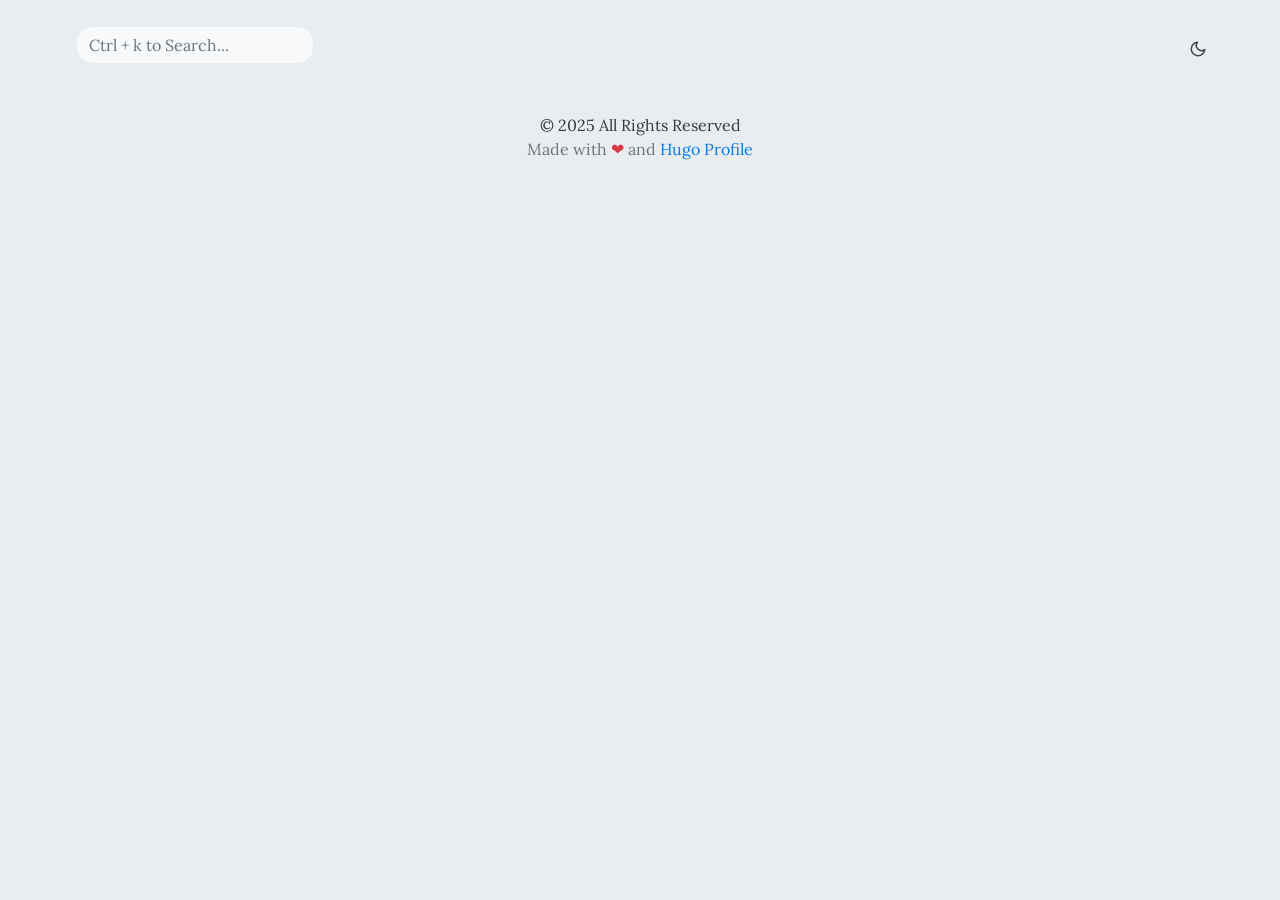
==== index.html @ a8782ee1 "deploy blog" ====
<!DOCTYPE html>
<html lang="en">

<head>
	<meta name="generator" content="Hugo 0.147.9"><meta charset="UTF-8">
<meta name="viewport" content="width=device-width, initial-scale=1.0">
<meta http-equiv="X-UA-Compatible" content="ie=edge">
<meta http-equiv="Accept-CH" content="DPR, Viewport-Width, Width">
<link rel="icon" href=/fav.png type="image/gif">


<link rel="preconnect" href="https://fonts.googleapis.com">
<link rel="preconnect" href="https://fonts.gstatic.com" crossorigin>
<link rel="preload"
      as="style"
      href="https://fonts.googleapis.com/css2?family=Alata&family=Lora:ital,wght@0,400;0,500;0,600;0,700;1,400;1,500;1,600;1,700&family=Roboto:ital,wght@0,100;0,300;0,400;0,500;0,700;0,900;1,100;1,300;1,400;1,500;1,700;1,900&display=swap"
>
<link rel="stylesheet"
      href="https://fonts.googleapis.com/css2?family=Alata&family=Lora:ital,wght@0,400;0,500;0,600;0,700;1,400;1,500;1,600;1,700&family=Roboto:ital,wght@0,100;0,300;0,400;0,500;0,700;0,900;1,100;1,300;1,400;1,500;1,700;1,900&display=swap"
      media="print" onload="this.media='all'" />
<noscript>
  <link
          href="https://fonts.googleapis.com/css2?family=Alata&family=Lora:ital,wght@0,400;0,500;0,600;0,700;1,400;1,500;1,600;1,700&family=Roboto:ital,wght@0,100;0,300;0,400;0,500;0,700;0,900;1,100;1,300;1,400;1,500;1,700;1,900&display=swap"
          rel="stylesheet">
</noscript>


<link rel="stylesheet" href="/css/font.css" media="all">



<meta property="og:url" content="https://mahdibhs.github.io/">
  <meta property="og:site_name" content="مدونة مهدي">
  <meta property="og:title" content="مدونة مهدي">
  <meta property="og:description" content="مدونة شخصية لمشاركة أفكار وتقنيات">
  <meta property="og:locale" content="en_us">
  <meta property="og:type" content="website">


  <meta name="twitter:card" content="summary">
  <meta name="twitter:title" content="مدونة مهدي">
  <meta name="twitter:description" content="مدونة شخصية لمشاركة أفكار وتقنيات">


<link rel="stylesheet" href="/bootstrap-5/css/bootstrap.min.css" media="all"><link rel="stylesheet" href="/css/header.css" media="all">
<link rel="stylesheet" href="/css/footer.css" media="all">


<link rel="stylesheet" href="/css/theme.css" media="all">

<style>
    :root {
        --text-color: #343a40;
        --text-secondary-color: #6c757d;
        --text-link-color: #007bff;
        --background-color: #eaedf0;
        --secondary-background-color: #64ffda1a;
        --primary-color: #007bff;
        --secondary-color: #f8f9fa;

         
        --text-color-dark: #e4e6eb;
        --text-secondary-color-dark: #b0b3b8;
        --text-link-color-dark: #ffffff;
        --background-color-dark: #18191a;
        --secondary-background-color-dark: #212529;
        --primary-color-dark: #ffffff;
        --secondary-color-dark: #212529;
    }
    body {
        font-size: 1rem;
        font-weight: 400;
        line-height: 1.5;
        text-align: left;
    }

    html {
        background-color: var(--background-color) !important;
    }

    body::-webkit-scrollbar {
        height: 0px;
        width: 8px;
        background-color: var(--background-color);
    }

    ::-webkit-scrollbar-track {
        border-radius: 1rem;
    }

    ::-webkit-scrollbar-thumb {
        border-radius: 1rem;
        background: #b0b0b0;
        outline: 1px solid var(--background-color);
    }

    #search-content::-webkit-scrollbar {
        width: .5em;
        height: .1em;
        background-color: var(--background-color);
    }
</style>



<meta name="description" content=مدونة&#32;شخصية&#32;لمشاركة&#32;أفكار&#32;وتقنيات>
<link rel="stylesheet" href="/css/index.css" media="all">
<link rel="stylesheet" href="/css/projects.css" media="all">


<script defer src="/fontawesome-6/all-6.4.2.js"></script>


  
  

  <title>
مدونة مهدي

  </title>
</head>

<body class="light">
  
  
<script>
    let localStorageValue = localStorage.getItem("pref-theme");
    let mediaQuery = window.matchMedia('(prefers-color-scheme: dark)').matches;

    switch (localStorageValue) {
        case "dark":
            document.body.classList.add('dark');
            break;
        case "light":
            document.body.classList.remove('dark');
            break;
        default:
            if (mediaQuery) {
                document.body.classList.add('dark');
            }
            break;
    }
</script>





<header id="profileHeader">
    <nav class="pt-3 navbar navbar-expand-lg ">
        <div class="container-fluid mx-xs-2 mx-sm-5 mx-md-5 mx-lg-5">
            
            <a class="navbar-brand primary-font text-wrap" href="/">
                
                
                
            </a>

            
                <div>
                    <input id="search" autocomplete="off" class="form-control mr-sm-2 d-none d-md-block" placeholder='Ctrl &#43; k to Search...'
                        aria-label="Search" oninput="searchOnChange(event)">
                </div>
            

            
            <button class="navbar-toggler" type="button" data-bs-toggle="collapse" data-bs-target="#navbarContent"
                aria-controls="navbarContent" aria-expanded="false" aria-label="Toggle navigation">
                <svg aria-hidden="true" height="24" viewBox="0 0 16 16" version="1.1" width="24" data-view-component="true">
                    <path fill-rule="evenodd" d="M1 2.75A.75.75 0 011.75 2h12.5a.75.75 0 110 1.5H1.75A.75.75 0 011 2.75zm0 5A.75.75 0 011.75 7h12.5a.75.75 0 110 1.5H1.75A.75.75 0 011 7.75zM1.75 12a.75.75 0 100 1.5h12.5a.75.75 0 100-1.5H1.75z"></path>
                </svg>
            </button>

            
            <div class="collapse navbar-collapse text-wrap primary-font" id="navbarContent">
                <ul class="navbar-nav ms-auto text-center">
                    
                        <li class="nav-item navbar-text d-block d-md-none">
                            <div class="nav-link">
                                <input id="search" autocomplete="off" class="form-control mr-sm-2" placeholder='Ctrl &#43; k to Search...' aria-label="Search" oninput="searchOnChange(event)">
                            </div>
                        </li>
                    

                    

                    

                    

                    

                    

                    

                    

                    
                    

                    
                    <li class="nav-item navbar-text">
                        
                        <div class="text-center">
                            <button id="theme-toggle">
                                <svg id="moon" xmlns="http://www.w3.org/2000/svg" width="24" height="24" viewBox="0 0 24 24" fill="none" stroke="currentColor" stroke-width="2" stroke-linecap="round" stroke-linejoin="round">
                                    <path d="M21 12.79A9 9 0 1 1 11.21 3 7 7 0 0 0 21 12.79z"></path>
                                </svg>
                                <svg id="sun" xmlns="http://www.w3.org/2000/svg" width="24" height="24" viewBox="0 0 24 24" fill="none" stroke="currentColor" stroke-width="2" stroke-linecap="round" stroke-linejoin="round">
                                    <circle cx="12" cy="12" r="5"></circle>
                                    <line x1="12" y1="1" x2="12" y2="3"></line>
                                    <line x1="12" y1="21" x2="12" y2="23"></line>
                                    <line x1="4.22" y1="4.22" x2="5.64" y2="5.64"></line>
                                    <line x1="18.36" y1="18.36" x2="19.78" y2="19.78"></line>
                                    <line x1="1" y1="12" x2="3" y2="12"></line>
                                    <line x1="21" y1="12" x2="23" y2="12"></line>
                                    <line x1="4.22" y1="19.78" x2="5.64" y2="18.36"></line>
                                    <line x1="18.36" y1="5.64" x2="19.78" y2="4.22"></line>
                                </svg>
                            </button>
                        </div>
                    </li>
                    

                </ul>

            </div>
        </div>
    </nav>
</header>
<div id="content">



<svg xmlns="http://www.w3.org/2000/svg" style="display: none;">
  <symbol id="check-circle-fill" viewBox="0 0 16 16">
    <path d="M16 8A8 8 0 1 1 0 8a8 8 0 0 1 16 0zm-3.97-3.03a.75.75 0 0 0-1.08.022L7.477 9.417 5.384 7.323a.75.75 0 0 0-1.06 1.06L6.97 11.03a.75.75 0 0 0 1.079-.02l3.992-4.99a.75.75 0 0 0-.01-1.05z"/>
  </symbol>
  <symbol id="info-fill" viewBox="0 0 16 16">
    <path d="M8 16A8 8 0 1 0 8 0a8 8 0 0 0 0 16zm.93-9.412-1 4.705c-.07.34.029.533.304.533.194 0 .487-.07.686-.246l-.088.416c-.287.346-.92.598-1.465.598-.703 0-1.002-.422-.808-1.319l.738-3.468c.064-.293.006-.399-.287-.47l-.451-.081.082-.381 2.29-.287zM8 5.5a1 1 0 1 1 0-2 1 1 0 0 1 0 2z"/>
  </symbol>
  <symbol id="exclamation-triangle-fill" viewBox="0 0 16 16">
    <path d="M8.982 1.566a1.13 1.13 0 0 0-1.96 0L.165 13.233c-.457.778.091 1.767.98 1.767h13.713c.889 0 1.438-.99.98-1.767L8.982 1.566zM8 5c.535 0 .954.462.9.995l-.35 3.507a.552.552 0 0 1-1.1 0L7.1 5.995A.905.905 0 0 1 8 5zm.002 6a1 1 0 1 1 0 2 1 1 0 0 1 0-2z"/>
  </symbol>
</svg>

  </div><footer>
    
 

<div class="text-center pt-2">
    

    

    

    

    
</div><div class="container py-4">
    <div class="row justify-content-center">
        <div class="col-md-4 text-center">
            
            &copy; 2025  All Rights Reserved
            <div class="text-secondary">
                Made with
                <span class="text-danger">
                    &#10084;
                </span>
                and
                <a href="https://github.com/gurusabarish/hugo-profile" target="_blank"
                    title="Designed and developed by gurusabarish">
                    Hugo Profile
                </a>
            </div>
        </div>
    </div>
</div>
</footer><script src="/bootstrap-5/js/bootstrap.bundle.min.js"></script>
<script>
    if (localStorage.getItem("pref-theme") === "dark") {
        document.body.classList.add('dark');
    } else if (localStorage.getItem("pref-theme") === "light") {
        document.body.classList.remove('dark')
    } else if (window.matchMedia && window.matchMedia('(prefers-color-scheme: dark)').matches) {
        document.body.classList.add('dark');
    }

</script>
<script>
    document.getElementById("theme-toggle").addEventListener("click", () => {
        if (document.body.className.includes("dark")) {
            document.body.classList.remove('dark');
            localStorage.setItem("pref-theme", 'light');
        } else {
            document.body.classList.add('dark');
            localStorage.setItem("pref-theme", 'dark');
        }
    })

    var tooltipTriggerList = [].slice.call(document.querySelectorAll('[data-bs-toggle="tooltip"]'))
    var tooltipList = tooltipTriggerList.map(function (tooltipTriggerEl) {
        return new bootstrap.Tooltip(tooltipTriggerEl)
    })

</script>


    <script src="/js/search.js"></script>











  <section id="search-content" class="py-2">
    <div class="container" id="search-results"></div>
  </section>
</body>

</html>
---- css/font.css ----
/* Default font for body */
body {
    font-family: "Lora", serif !important;
}

/* secondary font */
.secondary-font, #secondary-font {
    font-family: "Lora", serif;
}

/* primary font */
.primary-font, #primary-font {
    font-family: "Alata", sans-serif;
}

/* Default font */
.default-font, #default-font {
    font-family: "Roboto", sans-serif;
}
---- css/header.css ----
header {
    z-index: 10;
    position: relative;
    top: 0;
}

.showHeaderOnTop {
    box-shadow: 0px 8px 56px rgba(15, 80, 100, 0.16);
    top: 0;
    position: sticky;
}

header .navbar .navbar-nav a {
    color: var(--text-color) !important;
}

#theme-toggle {
    background-color: var(--background-color) !important;
    color: var(--text-color) !important;
}

.navbar-toggler {
    border: none;
    outline: none;
    color: var(--text-color);
}
.navbar-toggler svg {
    fill: currentColor;
    color: var(--text-color);
}
.navbar-toggler:focus {
    box-shadow: 0 0 0 .05em;
}
.navbar-text {
    font-size: 16px !important;
    opacity: 0.95;
    white-space: nowrap;
}
header .nav-link{
    transition: none !important;
}
.navbar-brand {
    color: var(--primary-color) !important;
    opacity: 0.95;
} 
.navbar .nav-link:hover {
    color: var(--primary-color) !important;
}
.nav-link.nav-link-sep:after {
    content: "|";
    color: var(--text-color) !important;
}

li > .dropdown-toggle:focus{
    color: var(--primary-color) !important;
}

.dropdown-menu {
    overflow: auto;
    /* z-index: 100; */
    background-color: var(--background-color) !important;
    border-color: var(--text-secondary-color) !important;
}

.dropdown-item:hover {
    background-color: var(--secondary-color) !important;
}

.dropdown-item:focus, .dropdown-item:active {
    background-color: var(--secondary-color) !important;
}

.dropdown-divider {
	border-top: 1px solid var(--lt-color-border-dark);
}

#search {
    border-radius: 1rem !important;
    background-color: var(--secondary-color);
    color: var(--text-color);
    border-color: var(--background-color) !important;
    transition: none;
}

#search:focus {
    box-shadow: 0 0 10px rgba(0, 0, 0, 0.2);
}
#search-content {
    -ms-scroll-chaining: none;
    scrollbar-width: none;
    display: none;
    border-radius: 1rem;
    box-shadow: 0 0 10px rgba(0,0,0,0.2);
    z-index: 9999;
    width: 10%;
    max-height: 350px;
    background-color: var(--secondary-color) !important;
    position: absolute;
    overflow: scroll;
}

#search-content::-webkit-scrollbar {
    display: none;
}

#search-results > .card {
    background-color: transparent !important;
    border: none;
    margin-bottom: 10px;
}

#search-results > .card :hover {
    border-radius: 1rem !important;
    background-color: var(--background-color) !important;
    transition: .2s;
}

#search-results .card a {
    opacity: 0.9;
    display: inline-block;
    text-decoration: none;
    color: var(--text-color) !important;
}

#search-results .card a:hover {
    color: var(--primary-color) !important;
}
---- css/footer.css ----
footer a h5 {
    color: var(--text-color) !important;
}

footer a {
  text-decoration: none;
  color: var(--text-link-color) !important;
}

footer a:hover {
  color: var(--primary-color) !important;
}

footer .card {
    background-color: var(--secondary-color) !important;
    border-radius: .75rem;
    cursor: context-menu;
    overflow: hidden;
    border: none;
}

footer .card:hover {
    transition: all 0.3s ease-out;
    box-shadow: 0px 8px 56px rgba(15, 80, 100, 0.16);
}

footer .card-text * {
    background-color: var(--secondary-color) !important;
}

footer .card-footer {
    background-color: var(--background-color) !important;
    padding: .8em .7em;
    border: 1px solid var(--secondary-color);
}

footer .card-footer a {
    color: var(--text-link-color) !important;
    border-color: var(--primary-color) !important;
    transition: none;
    background-color: var(--background-color) !important;
}

footer .card-footer a:hover {
    color: var(--primary-color) !important;
    opacity: 0.8;
}

footer .card-footer a:focus {
    box-shadow: none !important;
}

footer .card > .card-header {
    padding: 0 !important;
    border: none !important;
    background-color: var(--secondary-color) !important;
}

footer .card > .card-header .card-img-top {
    width: 100%;
    height: 250px !important;
    object-fit: cover;
    background-color: transparent !important;
}
---- css/theme.css ----
/* light mode */
.light > *{
    background-color: var(--background-color) !important;
    color: var(--text-color) !important;
}

.light > #footer-socialNetworks-github-svg-path{
    fill: none;
}

/* dark mode */
.dark {
    --background-color: var(--background-color-dark) !important;
    --secondary-background-color: var(--secondary-background-color-dark) !important;
    --text-color: var(--text-color-dark) !important;
    --text-secondary-color: var(--text-secondary-color-dark) !important;
    --text-link-color: var(--text-link-color-dark) !important;
    --primary-color: var(--primary-color-dark);
    --secondary-color: var(--secondary-color-dark);
}

.dark #footer-socialNetworks-github-svg-path{
    fill: #FFFFFF;
}

.text-secondary {
    color: var(--text-secondary-color) !important;
}

#theme-toggle:focus {
    outline: 0;
}

#theme-toggle svg {
    height: 18px;
}

button#theme-toggle {
    border: none;
    font-size: 26px;
    margin: auto 4px;
}

body.dark #moon {
    vertical-align: middle;
    display: none;
}

body:not(.dark) #sun {
    display: none;
}

body *::selection {
    color: var(--text-color) !important;
    background-color: var(--primary-color) !important;
}
---- css/index.css ----
/* Animation */
@keyframes fade-in {
    0% {
        opacity: 0;
    }
    100% {
        opacity: 1;
    }
}
@keyframes fade-bottom {
  0% {
    transform: translateY(50px);
    opacity: 0;
  }
  100% {
    transform: translateY(0);
    opacity: 1;
  }
}
@keyframes fade-left {
  0% {
    transform: translateX(-10px);
    opacity: 0;
  }
  100% {
    transform: translateX(0);
    opacity: 1;
  }
}

@keyframes fade-right {
  0% {
    transform: translateX(20px);
    opacity: 0;
  }
  100% {
    transform: translateX(0);
    opacity: 1;
  }
}

/* Header animation */
@keyframes fade-up {
  0% {
    transform: translateY(-10px);
    opacity: 0;
  }
  100% {
    transform: translateY(0);
    opacity: 1;
  }
}

header .navbar.animate {
    animation: fade-up 0.5s ease-in;
}

/* ToolTip */

.tooltip {
    line-height: 1rem;
    border-radius: .5rem !important;
}
.tooltip-inner {
    line-height: 1rem;
}
.tooltip .tooltip-arrow { 
    visibility: hidden !important;
}

/* hero */

#hero {
    min-height: 100vh;
    line-height: 2rem;
    max-width: 100%;
}
#hero .content.animate {
    animation: fade-left 1s ease-out;
}

#hero .hero-bottom-svg {
    opacity: 0.5;
    position: absolute;
    bottom: -50px;
    left: -150px;
}

#hero .subtitle {
    font-size: clamp(14px,5vw,16px);
    opacity: 0.6;
}

#hero h1 {
    font-size: clamp(40px, 8vw, 80px);
    color: var(--primary-color) !important;
}

#hero h2 {
    font-size: clamp(40px, 8vw, 60px);
    opacity: 0.5;
}

#hero p {
    margin: 20px 0px 0px;
    max-width: 640px;
    opacity: 0.8;
}

#hero .image img {
    box-shadow:0px 8px 56px rgba(15, 80, 100, 0.16);
    padding: 0;
    border: 3px solid var(--secondary-color);
    border-radius: 1rem;
}

#hero .image.animate img {
    animation: fade-in 1s ease-out;
    transition: box-shadow 0.3s;
}

#hero .image img:hover {
    cursor: pointer;
}

#hero .image.animate img:hover {
    box-shadow: 0 0 11px rgb(15 80 100 / 20%);
    filter: contrast(1.2);
    cursor: pointer;
}

#hero a.btn.social-icon {
    color: var(--primary-color) !important;
    line-height: 0%;
    border-radius: 50%;
    margin-top: 50px;
    padding: 0.7rem;
    border: 1px solid var(--primary-color);
    transition: none;
}

#hero a.btn.social-icon img {
    width: 1em;
}

#hero a.btn.social-icon:hover {
    opacity: 0.8;
}

#hero a.btn {
    margin-top: 50px;
    padding: 0.7rem 1.75rem;
    border: 1px solid var(--primary-color);
    color: var(--text-color) !important;
    border-radius: .75rem;
    transition: none;
}

#hero a.btn:focus {
    box-shadow: none;
}

#hero a.btn:hover {
    background-color: var(--secondary-color) !important;
    color: var(--text-color) !important;
    opacity: 0.9;
}

#hero a.btn.social-icon:hover {
    background-color: var(--background-color) !important;
    opacity: 0.7;
}

#hero .hero-content > a {
    display: inline-block;
    text-decoration: none;
    color: var(--text-link-color) !important;
}

#hero .hero-content > a::after {
    content: "";
    display: block;
    width: 0px;
    height: 2px;
    bottom: 0.37em;
    background-color: var(--primary-color);
    transition: all 0.25s cubic-bezier(0.645,0.045,0.355,1);
    opacity: 0.5;
}

#hero .hero-content > a:hover::after, #hero .hero-content > a:focus::after, #hero .hero-content > a:active::after {
    width: 100%;
}



/* about me */
#about h3 {
    color: var(--text-secondary-color) !important;
}

#about .image img {
    box-shadow: 0px 8px 56px rgba(15, 80, 100, 0.16);
    transition: box-shadow 0.3s;
    padding: 0;
    border: 0;
}

#about .image img:hover {
    box-shadow: 0 0 11px rgb(15 80 100 / 20%);
}

#about ul {
    display: grid;
    grid-template-columns: repeat(2, minmax(140px, 200px));
    gap: 0px 10px;
    padding: 0px;
    margin: 20px 0px 0px;
    overflow: hidden;
    list-style: none;
}

#about ul li {
    position: relative;
    margin-bottom: 10px;
    padding-left: 20px;
}

#about ul li::before {
    content: "▹";
    color: var(--primary-color);
    position: absolute;
    left: 0px;
}

#about .content {
    font-weight: 500;
    opacity: 0.9 !important;
    line-height: 1.7rem !important;
}

#about a {
    display: inline-block;
    text-decoration: none;
    color: var(--text-link-color) !important;
}

#about a::after {
    content: "";
    display: block;
    width: 0px;
    height: 2px;
    bottom: 0.37em;
    background-color: var(--primary-color);
    transition: all 0.25s cubic-bezier(0.645,0.045,0.355,1);
    opacity: 0.5;
}

#about a:hover::after, #about a:focus::after, #about a:active::after {
    width: 100%;
}

/* experience */

#experience h3 {
    color: var(--text-secondary-color) !important;
}

#experience * {
    background-color: transparent !important;
}

#experience .tab-pane > * {
    opacity: 0.9;
}

#experience .tab-pane small {
    opacity: 0.8;
}

#experience .tab-pane ul {
    padding-top: 1%;
    padding-bottom: 1%;
}

#experience .experience-container .tab-content > .tab-pane p {
    padding: 1% 0;
    margin: 0;
}

#experience .experience-container {
    background-color: var(--secondary-color) !important;
    border-radius: .75rem;
    box-shadow: 0px 8px 56px rgb(15 80 100 / 16%);
}

#experience .nav-item .nav-link {
    color: var(--text-color) !important;
    border-bottom: 2px solid transparent; 
    border-radius: 0%;
    transition: none;
    cursor: pointer;
}

#experience .nav-item .nav-link.active {
    color: var(--text-color) !important;
    border-bottom: 2px solid var(--primary-color); 
    opacity: 0.8;
}

#experience .nav-item .nav-link.active:hover { 
    transition: none !important;
}

#experience .nav-item .nav-link:hover {
    border-bottom: 2px solid var(--primary-color);
    opacity: 0.8;
}

#experience a {
    opacity: 0.9;
    display: inline-block;
    text-decoration: none;
    color: var(--text-link-color) !important;
}

#experience a::after {
    content: "";
    display: block;
    width: 0px;
    height: 2px;
    bottom: 0.37em;
    background-color: var(--primary-color);
    transition: all 0.25s cubic-bezier(0.645,0.045,0.355,1);
    opacity: 0.5;
}

#experience a:hover::after, #experience a:focus::after, #experience a:active::after {
    width: 100%;
}

#experience .experience-container .tab-content .tab-pane ul {
    overflow: hidden;
    list-style: none;
    margin-bottom: 0;
}

#experience .experience-container .tab-content .tab-pane ul li {
    position: relative;
    margin-bottom: 10px;
    padding-left: 20px;
}

#experience .experience-container .tab-content .tab-pane ul li::before {
    content: "▹";
    color: var(--primary-color);
    position: absolute;
    left: 0px;
}

#experience .experience-container .tab-content .tab-pane .featuredLink a::after {
    display: block;
    width: auto;
    height: auto;
    bottom: 0em;
    background-color: transparent;
    transition: none;
    opacity: 1;
}

#experience .experience-container .tab-content .tab-pane .featuredLink a.btn {
    border: 1px solid var(--primary-color);
    border-radius: .75rem;
    transition: none;
}

#experience .experience-container .tab-content .tab-pane .featuredLink a.btn:focus {
    box-shadow: none;
}

#experience .experience-container .tab-content .tab-pane .featuredLink a.btn:hover {
    color: var(--text-color) !important;
    opacity: 0.7;
}

/* Education */

#education .container > h3 {
    color: var(--text-secondary-color) !important;
}

#education .row .index {
    opacity: 0.8;
    padding: 13px 20px;
    line-height: 0%;
    border-radius: 50%;
    max-height: 50px;
    z-index: 2;
    background-color: var(--primary-color) !important;
    color: var(--secondary-color) !important;
    font-weight: bold;
}

#education .card * {
    background-color: var(--secondary-color) !important;
}

#education .card {
    border-radius: 1.5rem;
    box-shadow: 0px 8px 56px rgb(15 80 100 / 16%);
    border: 2px solid var(--text-secondary-color) !important;
    transition: box-shadow .2s linear,opacity .2s linear;
    transition: transform 0.2s;
}

#education .card .card-body {
    border-radius: 1.5rem;
    padding: 2rem;
}

@media all and (max-width:768px) {
    #education .card .card-body {
        padding: 2rem 1rem;
    }
}

#education .card:hover {
    transition: 0.3s;
    box-shadow: 0 4px 11px rgb(15 80 100 / 16%);
    border: 2px solid var(--primary-color) !important;
}

#education .card .card-body .education-content a {
    color: var(--text-link-color) !important;
    text-decoration: none;
    opacity: 0.9;
}

#education .card .card-body > a h6 {
    display: inline-block;
    text-decoration: none;
    color: var(--text-link-color) !important;
}

#education .card .card-body > a h6::after {
    content: "";
    display: block;
    width: 0px;
    height: 2px;
    bottom: 0.37em;
    background-color: var(--primary-color);
    transition: all 0.25s cubic-bezier(0.645,0.045,0.355,1);
    opacity: 0.5;
}

#education .card .card-body > a h6:hover::after, #education .card .card-body > a h6:focus::after, #education .card .card-body > a h6:active::after {
    width: 100%;
}

#education .card .card-body a.btn {
    opacity: 0.9;
    border: 1px solid var(--primary-color) !important;
    color: var(--text-color) !important;
    border-radius: .75rem;
    box-shadow: none;
    transition: none;
}

#education .card .card-body a.btn:hover {
    opacity: 0.8;
}

/* achievements */

#achievements a {
    text-decoration: none;
}

#achievements h3 {
    color: var(--text-secondary-color) !important;
}

#achievements .card {
    cursor: context-menu;
    background-color: var(--secondary-color) !important;
    border-radius: 1rem;
    box-shadow: 0 0 36px rgba(0,0,0,0.1);
    /* transform: translate3d(0, 0, 0); */
    transition: box-shadow .2s linear,opacity .2s linear;
    border: 2px solid transparent;
}

#achievements a.card {
    cursor: alias;
}

#achievements .card h5 {
    color: var(--text-color) !important;
    opacity: 0.9;
}

#achievements .card:hover {
    border: 2px solid var(--text-color);
    transition: .3s;
}
#achievements .card:focus {
    border: 2px solid var(--text-color);
    transition: .3s;
}

#achievements .card-text {
    background-color: var(--secondary-color) !important;
    color: var(--text-secondary-color) !important;
}

#achievements img {
    border-radius: 0.7rem;
}

/* contact */

#contact h3 {
    color: var(--text-secondary-color) !important;
}

#contact .btn {
    transition: none;
    transition: opacity 0.3s;
    border-radius: .5rem !important;
    border-color: var(--primary-color) !important;
    background-color: var(--secondary-color) !important;
    color: var(--text-color) !important;
}

#contact .btn:hover {
    opacity: .7;
}

#contact .btn:focus {
    box-shadow: none !important;
}

#contact form .form-control {
    background-color: var(--secondary-color);
    color: var(--text-color);
    border-radius: .7rem;
    border: 1px solid var(--text-secondary-color);
    box-shadow: 0px 8px 56px rgb(15 80 100 / 5%);
}

#contact-form-status {
    position: fixed;
    bottom: 10px;
    right: 10px;
    z-index: 1;
    transform: translate3d(0, 0, 0);
}

#contact-form-status svg {
    height: 18px;
    width: 18px;
}

#contact-form-status button {
    border-radius: 50%;
    border: none;
    background-color: white;
    padding: 0.5rem;
    margin-left: 0.5rem;
    box-shadow: 0px 8px 56px rgb(15 80 100 / 5%);
    font-size: .6rem !important;
}

#contact-form-status .alert {
    border-radius: 0.5rem;
    box-shadow: 0px 8px 56px rgb(15 80 100 / 5%);
    padding: .5rem 1rem;
}
---- css/projects.css ----
/* projects */

#projects h3 {
    color: var(--text-secondary-color) !important;
}

#projects a {
    text-decoration: none;
    color: var(--text-link-color) !important;
}

#projects .badge {
    background-color: var(--background-color) !important;
    color: var(--text-color) !important;
    margin: 0 1%;
}

#projects .card {
    background-color: var(--secondary-color) !important;
    box-shadow: 0px 8px 56px rgb(15 80 100 / 16%);
    min-height: 400px;
    overflow: hidden;
    border-radius: 1rem;
    border: none !important;
}

#projects .card:hover {
    box-shadow: 0 0 11px rgb(15 80 100 / 20%);
    transition: transform 0.3s;
    transform: translateY(-7px);
}

#projects .card .card-head {
    -o-object-fit: cover;
    object-fit: cover;
    overflow: hidden;
    border-top-left-radius: 1rem;
    border-top-right-radius: 1rem;
    border: none !important;
}

#projects .card .card-footer {
    border-bottom-left-radius: 1rem;
    border-bottom-right-radius: 1rem;
}

#projects .card:hover .card-img-top {
    transform: scale(1.2);
    transition: all 0.3s ease-out;
}

#projects .card-img-top {
    transition: transform 0.3s;
}

#projects .float-end .btn {
    transition: none;
    border-radius: .5rem !important;
    border-color: var(--primary-color) !important;
}

#projects .float-end .btn:focus {
    box-shadow: none !important;
}
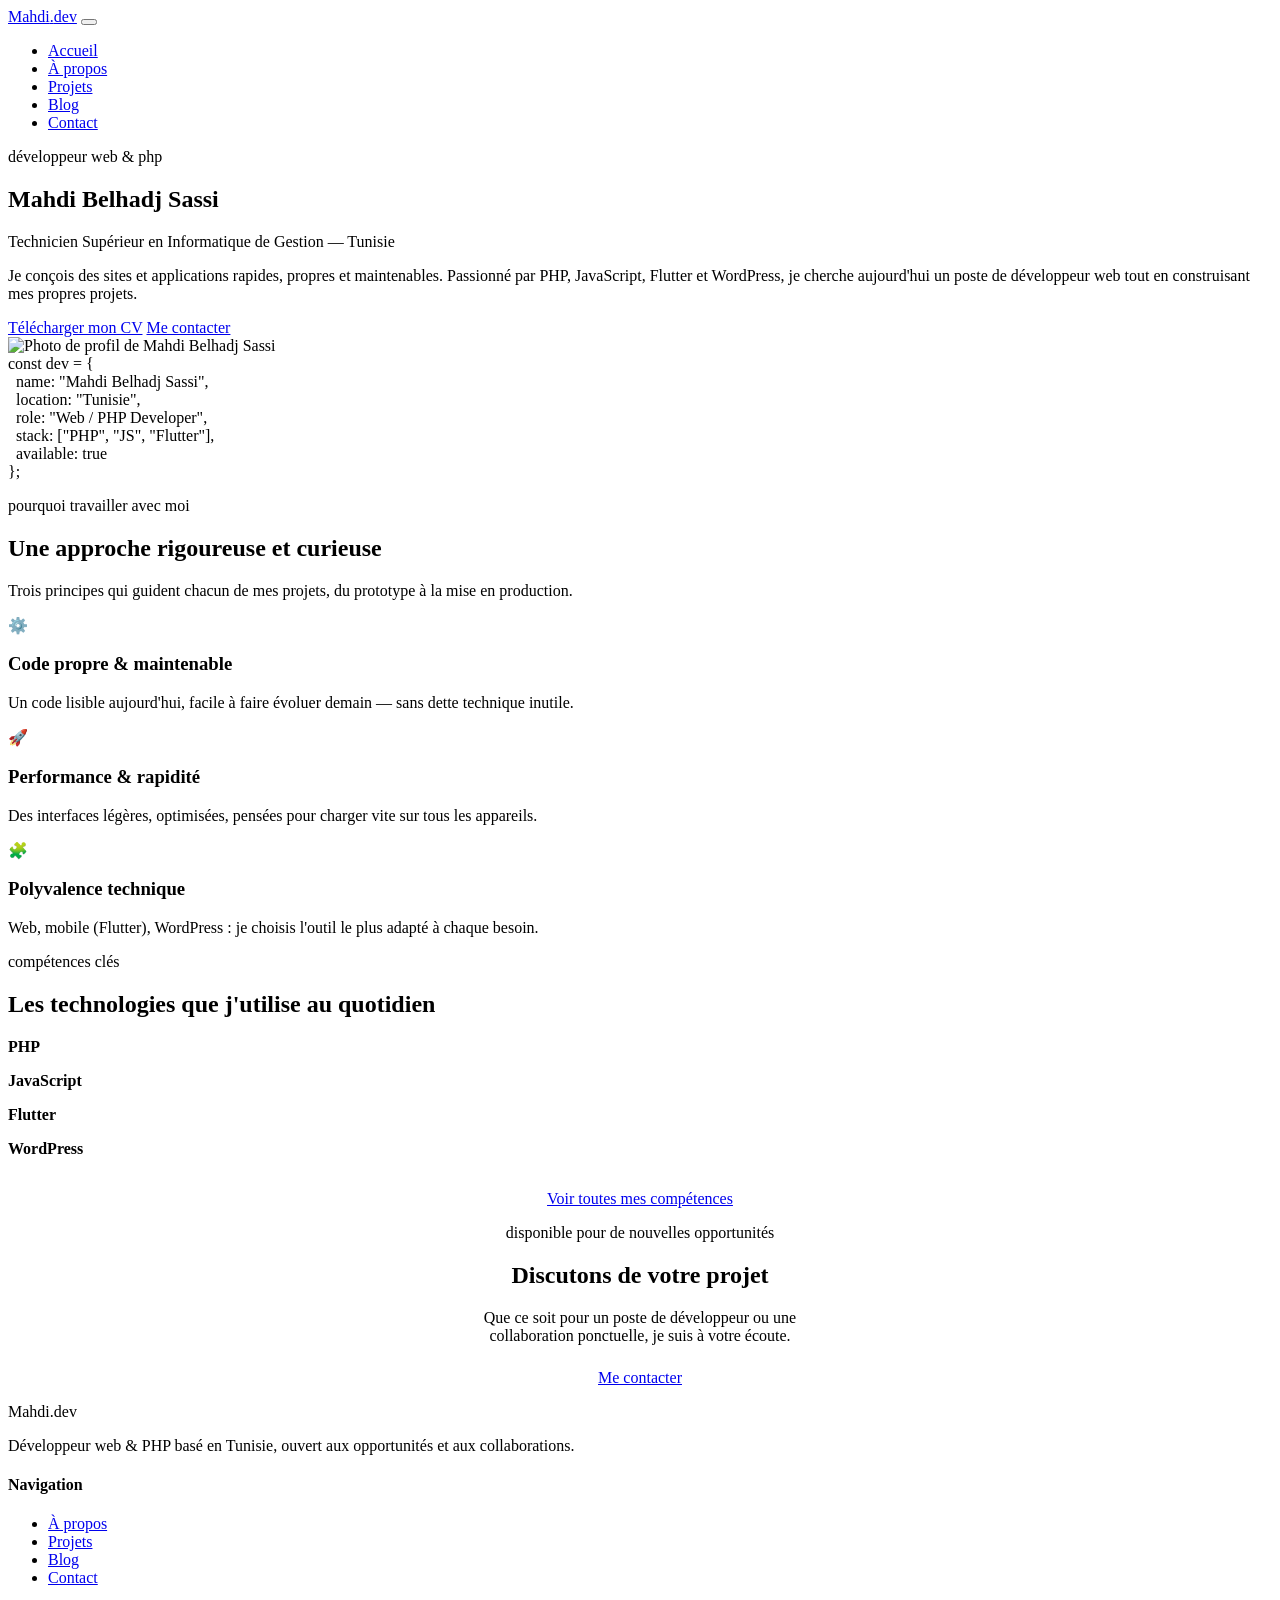
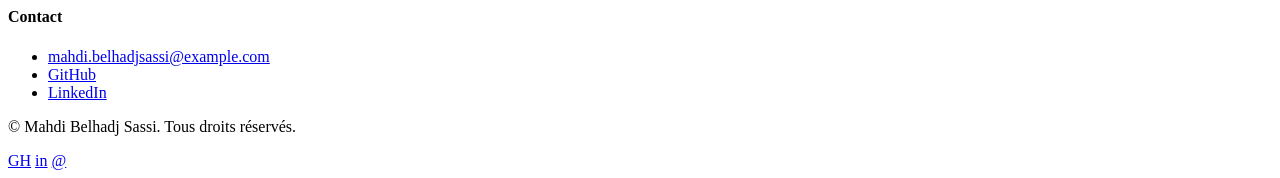
==== commit 7a2019d3: "Add files via upload" ====
--- a/index.html
+++ b/index.html
@@ -1,328 +1,196 @@
 <!DOCTYPE html>
-<html lang="en">
+<html lang="fr">
+<head>
+  <meta charset="UTF-8">
+  <meta name="viewport" content="width=device-width, initial-scale=1.0">
+  <title>Mahdi Belhadj Sassi — Développeur Web &amp; PHP</title>
+  <meta name="description" content="Portfolio de Mahdi Belhadj Sassi, Technicien Supérieur en Informatique de Gestion basé en Tunisie, spécialisé en développement web, PHP, JavaScript, Flutter et WordPress.">
+  <meta name="author" content="Mahdi Belhadj Sassi">
 
-<head>
-	<meta name="generator" content="Hugo 0.147.9"><meta charset="UTF-8">
-<meta name="viewport" content="width=device-width, initial-scale=1.0">
-<meta http-equiv="X-UA-Compatible" content="ie=edge">
-<meta http-equiv="Accept-CH" content="DPR, Viewport-Width, Width">
-<link rel="icon" href=/fav.png type="image/gif">
+  <!-- Open Graph -->
+  <meta property="og:type" content="website">
+  <meta property="og:title" content="Mahdi Belhadj Sassi — Développeur Web & PHP">
+  <meta property="og:description" content="Portfolio professionnel : développement web, PHP, JavaScript, Flutter, WordPress.">
+  <meta property="og:image" content="assets/images/avatar.svg">
+  <meta property="og:url" content="https://mahdibelhadjsassi.github.io/">
+  <meta property="og:locale" content="fr_FR">
 
+  <!-- Twitter Cards -->
+  <meta name="twitter:card" content="summary_large_image">
+  <meta name="twitter:title" content="Mahdi Belhadj Sassi — Développeur Web & PHP">
+  <meta name="twitter:description" content="Portfolio professionnel : développement web, PHP, JavaScript, Flutter, WordPress.">
+  <meta name="twitter:image" content="assets/images/avatar.svg">
 
-<link rel="preconnect" href="https://fonts.googleapis.com">
-<link rel="preconnect" href="https://fonts.gstatic.com" crossorigin>
-<link rel="preload"
-      as="style"
-      href="https://fonts.googleapis.com/css2?family=Alata&family=Lora:ital,wght@0,400;0,500;0,600;0,700;1,400;1,500;1,600;1,700&family=Roboto:ital,wght@0,100;0,300;0,400;0,500;0,700;0,900;1,100;1,300;1,400;1,500;1,700;1,900&display=swap"
->
-<link rel="stylesheet"
-      href="https://fonts.googleapis.com/css2?family=Alata&family=Lora:ital,wght@0,400;0,500;0,600;0,700;1,400;1,500;1,600;1,700&family=Roboto:ital,wght@0,100;0,300;0,400;0,500;0,700;0,900;1,100;1,300;1,400;1,500;1,700;1,900&display=swap"
-      media="print" onload="this.media='all'" />
-<noscript>
-  <link
-          href="https://fonts.googleapis.com/css2?family=Alata&family=Lora:ital,wght@0,400;0,500;0,600;0,700;1,400;1,500;1,600;1,700&family=Roboto:ital,wght@0,100;0,300;0,400;0,500;0,700;0,900;1,100;1,300;1,400;1,500;1,700;1,900&display=swap"
-          rel="stylesheet">
-</noscript>
+  <link rel="icon" type="image/svg+xml" href="assets/images/favicon.svg">
+  <link rel="canonical" href="https://mahdibelhadjsassi.github.io/">
 
+  <link rel="preconnect" href="https://fonts.googleapis.com">
+  <link rel="preconnect" href="https://fonts.gstatic.com" crossorigin>
+  <link href="https://fonts.googleapis.com/css2?family=Space+Grotesk:wght@500;700&family=Inter:wght@400;500;600&family=JetBrains+Mono:wght@400;500;700&display=swap" rel="stylesheet">
 
-<link rel="stylesheet" href="/css/font.css" media="all">
+  <link rel="stylesheet" href="assets/css/style.css">
+</head>
+<body>
 
+  <!-- ===================== HEADER ===================== -->
+  <header class="site-header">
+    <nav class="nav container" aria-label="Navigation principale">
+      <a href="index.html" class="brand">Mahdi<span class="dot">.</span>dev</a>
+      <button class="nav-toggle" aria-label="Ouvrir le menu" aria-expanded="false">
+        <span></span><span></span><span></span>
+      </button>
+      <ul class="nav-links">
+        <li><a href="index.html" aria-current="page">Accueil</a></li>
+        <li><a href="about.html">À propos</a></li>
+        <li><a href="projects.html">Projets</a></li>
+        <li><a href="blog.html">Blog</a></li>
+        <li><a href="contact.html">Contact</a></li>
+      </ul>
+    </nav>
+  </header>
 
+  <main>
+    <!-- ===================== HERO ===================== -->
+    <section class="hero">
+      <div class="container">
+        <div class="hero-content reveal">
+          <p class="eyebrow">développeur web &amp; php</p>
+          <h1 class="hero-name">Mahdi Belhadj&nbsp;Sassi</h1>
+          <p class="hero-role">Technicien Supérieur en Informatique de Gestion — Tunisie</p>
+          <p class="hero-text">
+            Je conçois des sites et applications rapides, propres et maintenables.
+            Passionné par PHP, JavaScript, Flutter et WordPress, je cherche aujourd'hui
+            un poste de développeur web tout en construisant mes propres projets.
+          </p>
+          <div class="hero-cta">
+            <a href="assets/cv/CV-Mahdi-Belhadj-Sassi.pdf" class="btn btn-primary" download>Télécharger mon CV</a>
+            <a href="contact.html" class="btn btn-outline">Me contacter</a>
+          </div>
+        </div>
 
-<meta property="og:url" content="https://mahdibhs.github.io/">
-  <meta property="og:site_name" content="مدونة مهدي">
-  <meta property="og:title" content="مدونة مهدي">
-  <meta property="og:description" content="مدونة شخصية لمشاركة أفكار وتقنيات">
-  <meta property="og:locale" content="en_us">
-  <meta property="og:type" content="website">
+        <div class="hero-visual reveal reveal-delay-1">
+          <div class="avatar-frame">
+            <img src="assets/images/avatar.svg" alt="Photo de profil de Mahdi Belhadj Sassi">
+          </div>
 
+          <!-- Élément signature : mini terminal affichant le profil -->
+          <div class="terminal" aria-hidden="true">
+            <div class="terminal-bar"><span></span><span></span><span></span></div>
+            <div class="terminal-body">
+              <div class="line" style="animation-delay:.1s">
+                <span class="c">const</span> <span class="k">dev</span> = {
+              </div>
+              <div class="line" style="animation-delay:.3s">&nbsp;&nbsp;name: <span class="s">"Mahdi Belhadj Sassi"</span>,</div>
+              <div class="line" style="animation-delay:.5s">&nbsp;&nbsp;location: <span class="s">"Tunisie"</span>,</div>
+              <div class="line" style="animation-delay:.7s">&nbsp;&nbsp;role: <span class="s">"Web / PHP Developer"</span>,</div>
+              <div class="line" style="animation-delay:.9s">&nbsp;&nbsp;stack: [<span class="s">"PHP"</span>, <span class="s">"JS"</span>, <span class="s">"Flutter"</span>],</div>
+              <div class="line" style="animation-delay:1.1s">&nbsp;&nbsp;available: <span class="k">true</span></div>
+              <div class="line" style="animation-delay:1.3s">};<span class="cursor"></span></div>
+            </div>
+          </div>
+        </div>
+      </div>
+    </section>
 
-  <meta name="twitter:card" content="summary">
-  <meta name="twitter:title" content="مدونة مهدي">
-  <meta name="twitter:description" content="مدونة شخصية لمشاركة أفكار وتقنيات">
+    <!-- ===================== POINTS FORTS ===================== -->
+    <section class="section section-alt">
+      <div class="container">
+        <div class="section-head reveal">
+          <p class="eyebrow">pourquoi travailler avec moi</p>
+          <h2>Une approche rigoureuse et curieuse</h2>
+          <p>Trois principes qui guident chacun de mes projets, du prototype à la mise en production.</p>
+        </div>
+        <div class="highlights">
+          <div class="highlight-card reveal">
+            <div class="icon">⚙️</div>
+            <h3>Code propre &amp; maintenable</h3>
+            <p>Un code lisible aujourd'hui, facile à faire évoluer demain — sans dette technique inutile.</p>
+          </div>
+          <div class="highlight-card reveal reveal-delay-1">
+            <div class="icon">🚀</div>
+            <h3>Performance &amp; rapidité</h3>
+            <p>Des interfaces légères, optimisées, pensées pour charger vite sur tous les appareils.</p>
+          </div>
+          <div class="highlight-card reveal reveal-delay-2">
+            <div class="icon">🧩</div>
+            <h3>Polyvalence technique</h3>
+            <p>Web, mobile (Flutter), WordPress : je choisis l'outil le plus adapté à chaque besoin.</p>
+          </div>
+        </div>
+      </div>
+    </section>
 
+    <!-- ===================== APERÇU COMPÉTENCES ===================== -->
+    <section class="section">
+      <div class="container">
+        <div class="section-head reveal">
+          <p class="eyebrow">compétences clés</p>
+          <h2>Les technologies que j'utilise au quotidien</h2>
+        </div>
+        <div class="highlights" style="grid-template-columns: repeat(4, 1fr);">
+          <div class="highlight-card reveal"><h3 style="font-family:var(--font-mono);font-size:1rem;">PHP</h3></div>
+          <div class="highlight-card reveal reveal-delay-1"><h3 style="font-family:var(--font-mono);font-size:1rem;">JavaScript</h3></div>
+          <div class="highlight-card reveal reveal-delay-2"><h3 style="font-family:var(--font-mono);font-size:1rem;">Flutter</h3></div>
+          <div class="highlight-card reveal reveal-delay-3"><h3 style="font-family:var(--font-mono);font-size:1rem;">WordPress</h3></div>
+        </div>
+        <p class="reveal" style="text-align:center; margin-top:2rem;">
+          <a href="about.html#skills" class="btn btn-outline">Voir toutes mes compétences</a>
+        </p>
+      </div>
+    </section>
 
-<link rel="stylesheet" href="/bootstrap-5/css/bootstrap.min.css" media="all"><link rel="stylesheet" href="/css/header.css" media="all">
-<link rel="stylesheet" href="/css/footer.css" media="all">
+    <!-- ===================== CTA FINAL ===================== -->
+    <section class="section section-alt">
+      <div class="container" style="text-align:center;">
+        <div class="reveal">
+          <p class="eyebrow" style="justify-content:center;">disponible pour de nouvelles opportunités</p>
+          <h2>Discutons de votre projet</h2>
+          <p style="color:var(--color-muted); max-width:50ch; margin:0 auto 1.5rem;">
+            Que ce soit pour un poste de développeur ou une collaboration ponctuelle, je suis à votre écoute.
+          </p>
+          <a href="contact.html" class="btn btn-primary">Me contacter</a>
+        </div>
+      </div>
+    </section>
+  </main>
 
+  <!-- ===================== FOOTER ===================== -->
+  <footer class="site-footer">
+    <div class="container">
+      <div class="footer-grid">
+        <div>
+          <p class="footer-brand">Mahdi.dev</p>
+          <p>Développeur web &amp; PHP basé en Tunisie, ouvert aux opportunités et aux collaborations.</p>
+        </div>
+        <div>
+          <h4>Navigation</h4>
+          <ul>
+            <li><a href="about.html">À propos</a></li>
+            <li><a href="projects.html">Projets</a></li>
+            <li><a href="blog.html">Blog</a></li>
+            <li><a href="contact.html">Contact</a></li>
+          </ul>
+        </div>
+        <div>
+          <h4>Contact</h4>
+          <ul>
+            <li><a href="mailto:mahdi.belhadjsassi@example.com">mahdi.belhadjsassi@example.com</a></li>
+            <li><a href="https://github.com/" target="_blank" rel="noopener">GitHub</a></li>
+            <li><a href="https://www.linkedin.com/" target="_blank" rel="noopener">LinkedIn</a></li>
+          </ul>
+        </div>
+      </div>
+      <div class="footer-bottom">
+        <p>&copy; <span id="year"></span> Mahdi Belhadj Sassi. Tous droits réservés.</p>
+        <div class="social-row">
+          <a href="https://github.com/" target="_blank" rel="noopener" aria-label="GitHub">GH</a>
+          <a href="https://www.linkedin.com/" target="_blank" rel="noopener" aria-label="LinkedIn">in</a>
+          <a href="mailto:mahdi.belhadjsassi@example.com" aria-label="Email">@</a>
+        </div>
+      </div>
+    </div>
+  </footer>
 
-<link rel="stylesheet" href="/css/theme.css" media="all">
-
-<style>
-    :root {
-        --text-color: #343a40;
-        --text-secondary-color: #6c757d;
-        --text-link-color: #007bff;
-        --background-color: #eaedf0;
-        --secondary-background-color: #64ffda1a;
-        --primary-color: #007bff;
-        --secondary-color: #f8f9fa;
-
-         
-        --text-color-dark: #e4e6eb;
-        --text-secondary-color-dark: #b0b3b8;
-        --text-link-color-dark: #ffffff;
-        --background-color-dark: #18191a;
-        --secondary-background-color-dark: #212529;
-        --primary-color-dark: #ffffff;
-        --secondary-color-dark: #212529;
-    }
-    body {
-        font-size: 1rem;
-        font-weight: 400;
-        line-height: 1.5;
-        text-align: left;
-    }
-
-    html {
-        background-color: var(--background-color) !important;
-    }
-
-    body::-webkit-scrollbar {
-        height: 0px;
-        width: 8px;
-        background-color: var(--background-color);
-    }
-
-    ::-webkit-scrollbar-track {
-        border-radius: 1rem;
-    }
-
-    ::-webkit-scrollbar-thumb {
-        border-radius: 1rem;
-        background: #b0b0b0;
-        outline: 1px solid var(--background-color);
-    }
-
-    #search-content::-webkit-scrollbar {
-        width: .5em;
-        height: .1em;
-        background-color: var(--background-color);
-    }
-</style>
-
-
-
-<meta name="description" content=مدونة&#32;شخصية&#32;لمشاركة&#32;أفكار&#32;وتقنيات>
-<link rel="stylesheet" href="/css/index.css" media="all">
-<link rel="stylesheet" href="/css/projects.css" media="all">
-
-
-<script defer src="/fontawesome-6/all-6.4.2.js"></script>
-
-
-  
-  
-
-  <title>
-مدونة مهدي
-
-  </title>
-</head>
-
-<body class="light">
-  
-  
-<script>
-    let localStorageValue = localStorage.getItem("pref-theme");
-    let mediaQuery = window.matchMedia('(prefers-color-scheme: dark)').matches;
-
-    switch (localStorageValue) {
-        case "dark":
-            document.body.classList.add('dark');
-            break;
-        case "light":
-            document.body.classList.remove('dark');
-            break;
-        default:
-            if (mediaQuery) {
-                document.body.classList.add('dark');
-            }
-            break;
-    }
-</script>
-
-
-
-
-
-<header id="profileHeader">
-    <nav class="pt-3 navbar navbar-expand-lg ">
-        <div class="container-fluid mx-xs-2 mx-sm-5 mx-md-5 mx-lg-5">
-            
-            <a class="navbar-brand primary-font text-wrap" href="/">
-                
-                
-                
-            </a>
-
-            
-                <div>
-                    <input id="search" autocomplete="off" class="form-control mr-sm-2 d-none d-md-block" placeholder='Ctrl &#43; k to Search...'
-                        aria-label="Search" oninput="searchOnChange(event)">
-                </div>
-            
-
-            
-            <button class="navbar-toggler" type="button" data-bs-toggle="collapse" data-bs-target="#navbarContent"
-                aria-controls="navbarContent" aria-expanded="false" aria-label="Toggle navigation">
-                <svg aria-hidden="true" height="24" viewBox="0 0 16 16" version="1.1" width="24" data-view-component="true">
-                    <path fill-rule="evenodd" d="M1 2.75A.75.75 0 011.75 2h12.5a.75.75 0 110 1.5H1.75A.75.75 0 011 2.75zm0 5A.75.75 0 011.75 7h12.5a.75.75 0 110 1.5H1.75A.75.75 0 011 7.75zM1.75 12a.75.75 0 100 1.5h12.5a.75.75 0 100-1.5H1.75z"></path>
-                </svg>
-            </button>
-
-            
-            <div class="collapse navbar-collapse text-wrap primary-font" id="navbarContent">
-                <ul class="navbar-nav ms-auto text-center">
-                    
-                        <li class="nav-item navbar-text d-block d-md-none">
-                            <div class="nav-link">
-                                <input id="search" autocomplete="off" class="form-control mr-sm-2" placeholder='Ctrl &#43; k to Search...' aria-label="Search" oninput="searchOnChange(event)">
-                            </div>
-                        </li>
-                    
-
-                    
-
-                    
-
-                    
-
-                    
-
-                    
-
-                    
-
-                    
-
-                    
-                    
-
-                    
-                    <li class="nav-item navbar-text">
-                        
-                        <div class="text-center">
-                            <button id="theme-toggle">
-                                <svg id="moon" xmlns="http://www.w3.org/2000/svg" width="24" height="24" viewBox="0 0 24 24" fill="none" stroke="currentColor" stroke-width="2" stroke-linecap="round" stroke-linejoin="round">
-                                    <path d="M21 12.79A9 9 0 1 1 11.21 3 7 7 0 0 0 21 12.79z"></path>
-                                </svg>
-                                <svg id="sun" xmlns="http://www.w3.org/2000/svg" width="24" height="24" viewBox="0 0 24 24" fill="none" stroke="currentColor" stroke-width="2" stroke-linecap="round" stroke-linejoin="round">
-                                    <circle cx="12" cy="12" r="5"></circle>
-                                    <line x1="12" y1="1" x2="12" y2="3"></line>
-                                    <line x1="12" y1="21" x2="12" y2="23"></line>
-                                    <line x1="4.22" y1="4.22" x2="5.64" y2="5.64"></line>
-                                    <line x1="18.36" y1="18.36" x2="19.78" y2="19.78"></line>
-                                    <line x1="1" y1="12" x2="3" y2="12"></line>
-                                    <line x1="21" y1="12" x2="23" y2="12"></line>
-                                    <line x1="4.22" y1="19.78" x2="5.64" y2="18.36"></line>
-                                    <line x1="18.36" y1="5.64" x2="19.78" y2="4.22"></line>
-                                </svg>
-                            </button>
-                        </div>
-                    </li>
-                    
-
-                </ul>
-
-            </div>
-        </div>
-    </nav>
-</header>
-<div id="content">
-
-
-
-<svg xmlns="http://www.w3.org/2000/svg" style="display: none;">
-  <symbol id="check-circle-fill" viewBox="0 0 16 16">
-    <path d="M16 8A8 8 0 1 1 0 8a8 8 0 0 1 16 0zm-3.97-3.03a.75.75 0 0 0-1.08.022L7.477 9.417 5.384 7.323a.75.75 0 0 0-1.06 1.06L6.97 11.03a.75.75 0 0 0 1.079-.02l3.992-4.99a.75.75 0 0 0-.01-1.05z"/>
-  </symbol>
-  <symbol id="info-fill" viewBox="0 0 16 16">
-    <path d="M8 16A8 8 0 1 0 8 0a8 8 0 0 0 0 16zm.93-9.412-1 4.705c-.07.34.029.533.304.533.194 0 .487-.07.686-.246l-.088.416c-.287.346-.92.598-1.465.598-.703 0-1.002-.422-.808-1.319l.738-3.468c.064-.293.006-.399-.287-.47l-.451-.081.082-.381 2.29-.287zM8 5.5a1 1 0 1 1 0-2 1 1 0 0 1 0 2z"/>
-  </symbol>
-  <symbol id="exclamation-triangle-fill" viewBox="0 0 16 16">
-    <path d="M8.982 1.566a1.13 1.13 0 0 0-1.96 0L.165 13.233c-.457.778.091 1.767.98 1.767h13.713c.889 0 1.438-.99.98-1.767L8.982 1.566zM8 5c.535 0 .954.462.9.995l-.35 3.507a.552.552 0 0 1-1.1 0L7.1 5.995A.905.905 0 0 1 8 5zm.002 6a1 1 0 1 1 0 2 1 1 0 0 1 0-2z"/>
-  </symbol>
-</svg>
-
-  </div><footer>
-    
- 
-
-<div class="text-center pt-2">
-    
-
-    
-
-    
-
-    
-
-    
-</div><div class="container py-4">
-    <div class="row justify-content-center">
-        <div class="col-md-4 text-center">
-            
-            &copy; 2025  All Rights Reserved
-            <div class="text-secondary">
-                Made with
-                <span class="text-danger">
-                    &#10084;
-                </span>
-                and
-                <a href="https://github.com/gurusabarish/hugo-profile" target="_blank"
-                    title="Designed and developed by gurusabarish">
-                    Hugo Profile
-                </a>
-            </div>
-        </div>
-    </div>
-</div>
-</footer><script src="/bootstrap-5/js/bootstrap.bundle.min.js"></script>
-<script>
-    if (localStorage.getItem("pref-theme") === "dark") {
-        document.body.classList.add('dark');
-    } else if (localStorage.getItem("pref-theme") === "light") {
-        document.body.classList.remove('dark')
-    } else if (window.matchMedia && window.matchMedia('(prefers-color-scheme: dark)').matches) {
-        document.body.classList.add('dark');
-    }
-
-</script>
-<script>
-    document.getElementById("theme-toggle").addEventListener("click", () => {
-        if (document.body.className.includes("dark")) {
-            document.body.classList.remove('dark');
-            localStorage.setItem("pref-theme", 'light');
-        } else {
-            document.body.classList.add('dark');
-            localStorage.setItem("pref-theme", 'dark');
-        }
-    })
-
-    var tooltipTriggerList = [].slice.call(document.querySelectorAll('[data-bs-toggle="tooltip"]'))
-    var tooltipList = tooltipTriggerList.map(function (tooltipTriggerEl) {
-        return new bootstrap.Tooltip(tooltipTriggerEl)
-    })
-
-</script>
-
-
-    <script src="/js/search.js"></script>
-
-
-
-
-
-
-
-
-
-
-
-  <section id="search-content" class="py-2">
-    <div class="container" id="search-results"></div>
-  </section>
+  <script src="assets/js/main.js"></script>
 </body>
-
 </html>
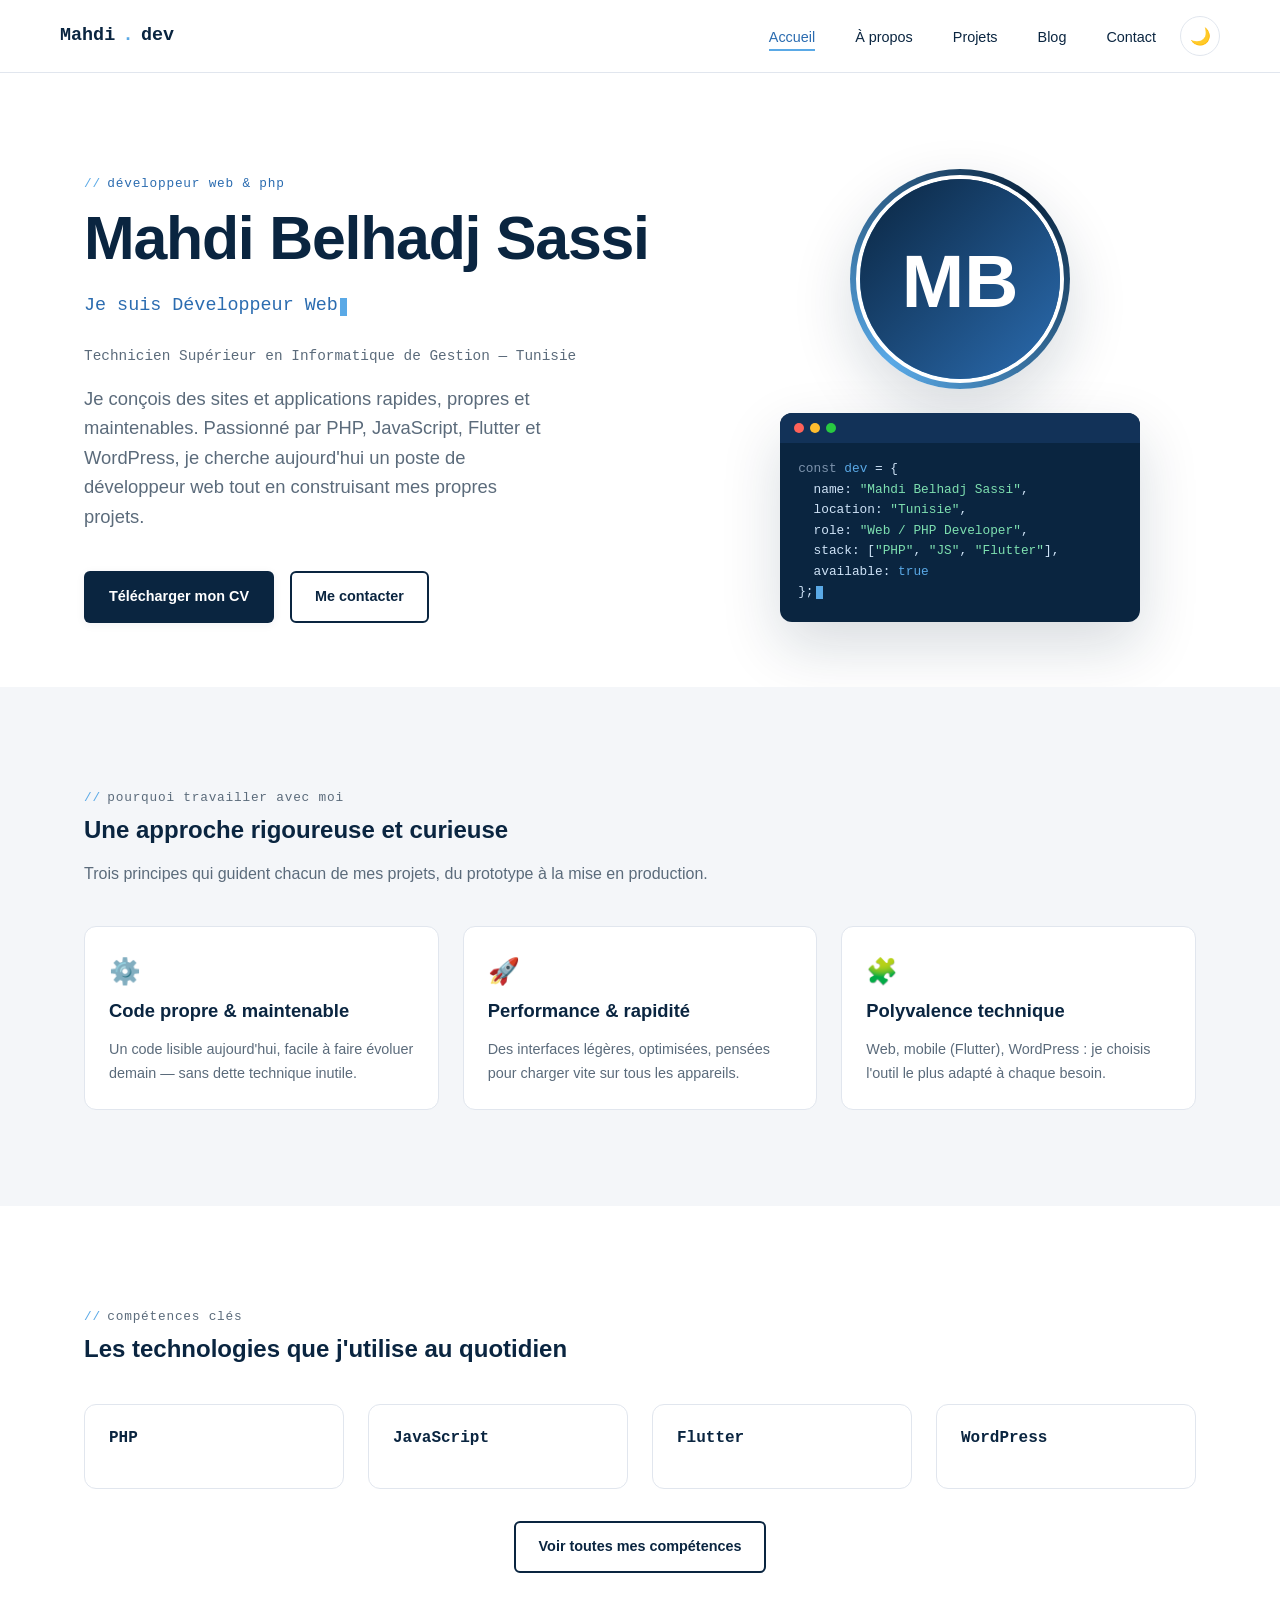
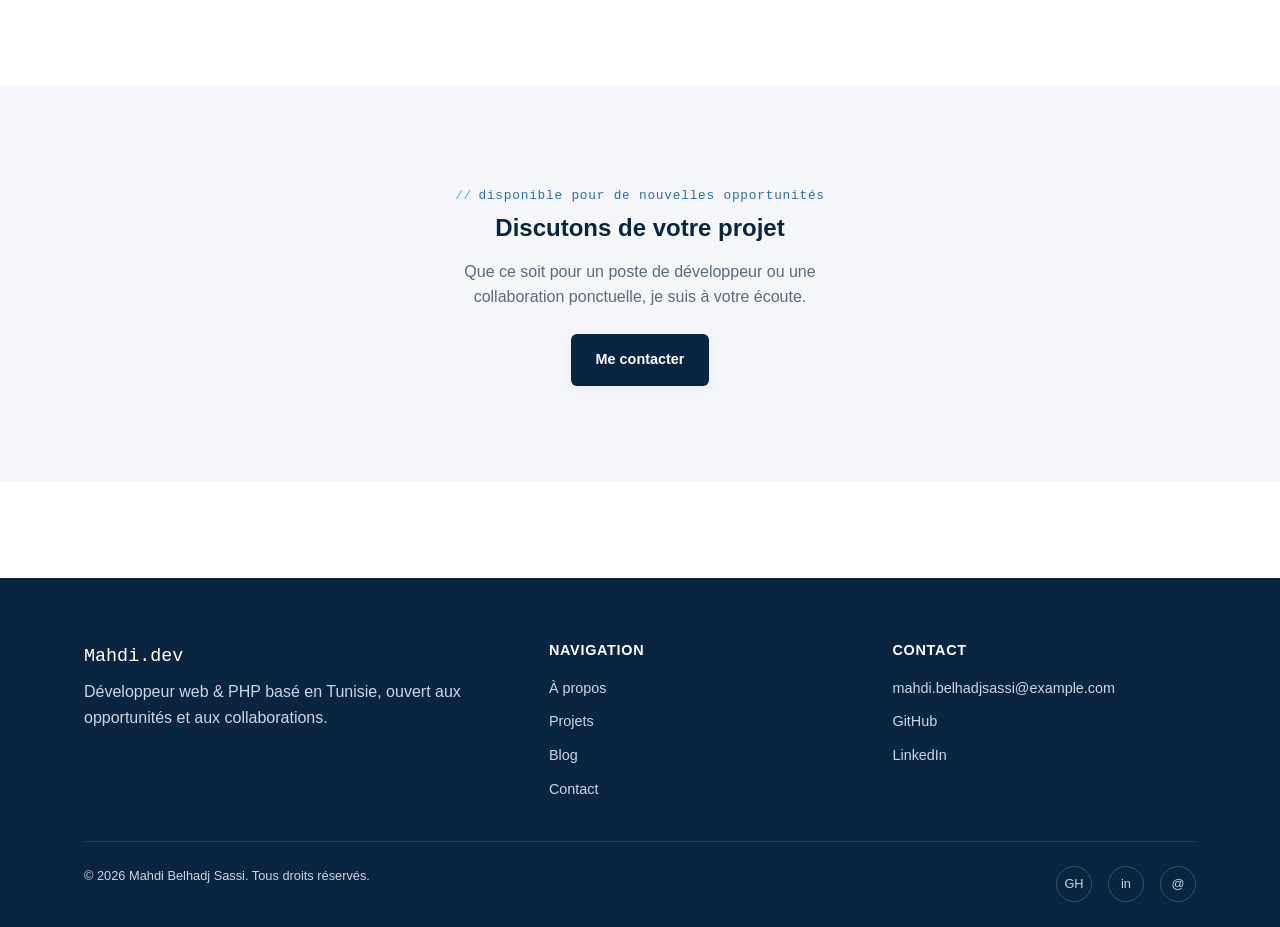
==== commit a6917ed3: "Add files via upload Add missing website assets and blog" ====
--- a/index.html
+++ b/index.html
@@ -2,6 +2,16 @@
 <html lang="fr">
 <head>
   <meta charset="UTF-8">
+  <script>
+    // Applique le thème sauvegardé avant le rendu pour éviter un flash de la mauvaise couleur
+    (function () {
+      try {
+        var saved = localStorage.getItem("theme");
+        var theme = saved || (window.matchMedia("(prefers-color-scheme: dark)").matches ? "dark" : "light");
+        document.documentElement.setAttribute("data-theme", theme);
+      } catch (e) {}
+    })();
+  </script>
   <meta name="viewport" content="width=device-width, initial-scale=1.0">
   <title>Mahdi Belhadj Sassi — Développeur Web &amp; PHP</title>
   <meta name="description" content="Portfolio de Mahdi Belhadj Sassi, Technicien Supérieur en Informatique de Gestion basé en Tunisie, spécialisé en développement web, PHP, JavaScript, Flutter et WordPress.">
@@ -12,7 +22,7 @@
   <meta property="og:title" content="Mahdi Belhadj Sassi — Développeur Web & PHP">
   <meta property="og:description" content="Portfolio professionnel : développement web, PHP, JavaScript, Flutter, WordPress.">
   <meta property="og:image" content="assets/images/avatar.svg">
-  <meta property="og:url" content="https://mahdibelhadjsassi.github.io/">
+  <meta property="og:url" content="https://mahdibhs.github.io/">
   <meta property="og:locale" content="fr_FR">
 
   <!-- Twitter Cards -->
@@ -22,7 +32,7 @@
   <meta name="twitter:image" content="assets/images/avatar.svg">
 
   <link rel="icon" type="image/svg+xml" href="assets/images/favicon.svg">
-  <link rel="canonical" href="https://mahdibelhadjsassi.github.io/">
+  <link rel="canonical" href="https://mahdibhs.github.io/">
 
   <link rel="preconnect" href="https://fonts.googleapis.com">
   <link rel="preconnect" href="https://fonts.gstatic.com" crossorigin>
@@ -31,21 +41,25 @@
   <link rel="stylesheet" href="assets/css/style.css">
 </head>
 <body>
+  <div class="scroll-progress" id="scroll-progress"></div>
 
   <!-- ===================== HEADER ===================== -->
   <header class="site-header">
     <nav class="nav container" aria-label="Navigation principale">
       <a href="index.html" class="brand">Mahdi<span class="dot">.</span>dev</a>
-      <button class="nav-toggle" aria-label="Ouvrir le menu" aria-expanded="false">
-        <span></span><span></span><span></span>
-      </button>
-      <ul class="nav-links">
+      <div class="nav-right">
+        <ul class="nav-links">
         <li><a href="index.html" aria-current="page">Accueil</a></li>
         <li><a href="about.html">À propos</a></li>
         <li><a href="projects.html">Projets</a></li>
         <li><a href="blog.html">Blog</a></li>
         <li><a href="contact.html">Contact</a></li>
       </ul>
+        <button class="theme-toggle" aria-label="Passer en mode sombre">🌙</button>
+        <button class="nav-toggle" aria-label="Ouvrir le menu" aria-expanded="false">
+          <span></span><span></span><span></span>
+        </button>
+      </div>
     </nav>
   </header>
 
@@ -56,7 +70,8 @@
         <div class="hero-content reveal">
           <p class="eyebrow">développeur web &amp; php</p>
           <h1 class="hero-name">Mahdi Belhadj&nbsp;Sassi</h1>
-          <p class="hero-role">Technicien Supérieur en Informatique de Gestion — Tunisie</p>
+          <p class="hero-role">Je suis <span id="typewriter" class="typewriter-text"></span><span class="cursor" aria-hidden="true"></span></p>
+          <p class="hero-credentials">Technicien Supérieur en Informatique de Gestion — Tunisie</p>
           <p class="hero-text">
             Je conçois des sites et applications rapides, propres et maintenables.
             Passionné par PHP, JavaScript, Flutter et WordPress, je cherche aujourd'hui
@@ -192,5 +207,6 @@
   </footer>
 
   <script src="assets/js/main.js"></script>
+  <script src="assets/js/effects.js"></script>
 </body>
 </html>
--- a/assets/css/style.css
+++ b/assets/css/style.css
@@ -0,0 +1,798 @@
+/* =========================================================
+   PORTFOLIO — Mahdi Belhadj Sassi
+   Feuille de style principale
+   Palette : blanc / bleu marine / bleu / gris clair
+   Typo : Space Grotesk (titres) · Inter (texte) · JetBrains Mono (code)
+   ========================================================= */
+
+/* -------------------- 1. Design tokens -------------------- */
+:root {
+  /* Couleurs */
+  --color-white: #ffffff;
+  --color-surface: #f4f6f9;       /* gris clair */
+  --color-surface-alt: #eef1f6;
+  --color-border: #e1e6ee;
+  --color-navy: #0a2540;          /* bleu foncé — marque */
+  --color-navy-soft: #123258;
+  --color-blue: #2b6cb0;          /* bleu principal */
+  --color-blue-light: #5aa9e6;    /* bleu clair — accent */
+  --color-text: #1a2733;
+  --color-muted: #5b6b7b;
+  --color-success: #1f9d63;
+  --color-navy-fixed: #0a2540; /* toujours bleu marine, ne change jamais selon le thème */
+
+  /* Tokens de thème (surchargés en mode sombre, voir plus bas) */
+  --surface: #ffffff;         /* fond de page / cartes */
+  --heading: #0a2540;         /* couleur des titres, logo, libellés forts */
+  --header-bg: rgba(255, 255, 255, 0.85);
+
+  /* Typo */
+  --font-display: "Space Grotesk", "Segoe UI", sans-serif;
+  --font-body: "Inter", "Segoe UI", sans-serif;
+  --font-mono: "JetBrains Mono", "Courier New", monospace;
+
+  /* Échelle */
+  --fs-xs: 0.8rem;
+  --fs-sm: 0.9rem;
+  --fs-base: 1rem;
+  --fs-md: 1.15rem;
+  --fs-lg: 1.5rem;
+  --fs-xl: 2.1rem;
+  --fs-2xl: 3rem;
+  --fs-3xl: 3.8rem;
+
+  /* Espacements */
+  --space-1: 0.25rem;
+  --space-2: 0.5rem;
+  --space-3: 1rem;
+  --space-4: 1.5rem;
+  --space-5: 2.5rem;
+  --space-6: 4rem;
+  --space-7: 6rem;
+
+  /* Divers */
+  --radius-sm: 6px;
+  --radius-md: 12px;
+  --radius-lg: 20px;
+  --shadow-sm: 0 2px 10px rgba(10, 37, 64, 0.06);
+  --shadow-md: 0 12px 32px rgba(10, 37, 64, 0.1);
+  --shadow-lg: 0 24px 60px rgba(10, 37, 64, 0.16);
+  --transition: 0.25s cubic-bezier(0.4, 0, 0.2, 1);
+  --max-width: 1160px;
+}
+
+/* -------------------- 1bis. Thème sombre -------------------- */
+html[data-theme="dark"] {
+  color-scheme: dark;
+  --surface: #101d30;
+  --heading: #eaf2fb;
+  --header-bg: rgba(9, 18, 31, 0.78);
+  --color-surface: #0c1928;
+  --color-surface-alt: #16283f;
+  --color-border: #223752;
+  --color-text: #dbe6f2;
+  --color-muted: #93a7bd;
+  --shadow-sm: 0 2px 12px rgba(0, 0, 0, 0.45);
+  --shadow-md: 0 12px 32px rgba(0, 0, 0, 0.5);
+  --shadow-lg: 0 24px 60px rgba(0, 0, 0, 0.6);
+}
+
+/* -------------------- 2. Reset -------------------- */
+*, *::before, *::after { box-sizing: border-box; }
+html { scroll-behavior: smooth; }
+body {
+  margin: 0;
+  font-family: var(--font-body);
+  color: var(--color-text);
+  background: var(--surface);
+  line-height: 1.6;
+  -webkit-font-smoothing: antialiased;
+  transition: background-color 0.4s ease, color 0.4s ease;
+}
+img { max-width: 100%; display: block; }
+a { color: inherit; text-decoration: none; }
+ul { list-style: none; margin: 0; padding: 0; }
+h1, h2, h3, h4 { font-family: var(--font-display); color: var(--heading); margin: 0 0 var(--space-3); line-height: 1.2; }
+p { margin: 0 0 var(--space-3); }
+button { font-family: inherit; cursor: pointer; }
+input, textarea, select { font-family: inherit; font-size: var(--fs-base); }
+
+:focus-visible {
+  outline: 3px solid var(--color-blue-light);
+  outline-offset: 2px;
+  border-radius: var(--radius-sm);
+}
+
+@media (prefers-reduced-motion: reduce) {
+  *, *::before, *::after {
+    animation-duration: 0.001ms !important;
+    animation-iteration-count: 1 !important;
+    transition-duration: 0.001ms !important;
+    scroll-behavior: auto !important;
+  }
+}
+
+.container {
+  width: 100%;
+  max-width: var(--max-width);
+  margin: 0 auto;
+  padding: 0 var(--space-4);
+}
+
+.eyebrow {
+  display: inline-flex;
+  align-items: center;
+  gap: 0.5em;
+  font-family: var(--font-mono);
+  font-size: var(--fs-xs);
+  letter-spacing: 0.06em;
+  color: var(--color-blue);
+  text-transform: lowercase;
+  margin-bottom: var(--space-2);
+}
+.eyebrow::before { content: "//"; color: var(--color-blue-light); }
+
+.section { padding: var(--space-7) 0; }
+.section-alt { background: var(--color-surface); }
+.section-head { max-width: 640px; margin-bottom: var(--space-5); }
+.section-head p { color: var(--color-muted); }
+
+/* -------------------- 3. Boutons -------------------- */
+.btn {
+  display: inline-flex;
+  align-items: center;
+  gap: 0.5em;
+  padding: 0.85em 1.6em;
+  border-radius: var(--radius-sm);
+  font-weight: 600;
+  font-size: var(--fs-sm);
+  border: 2px solid transparent;
+  transition: transform var(--transition), box-shadow var(--transition), background var(--transition), border-color var(--transition), color var(--transition);
+  white-space: nowrap;
+}
+.btn-primary {
+  background: var(--color-navy-fixed);
+  color: var(--color-white);
+  box-shadow: var(--shadow-sm);
+}
+.btn-primary:hover, .btn-primary:focus-visible {
+  background: var(--color-blue);
+  transform: translateY(-3px);
+  box-shadow: var(--shadow-md);
+}
+.btn-outline {
+  background: transparent;
+  border-color: var(--heading);
+  color: var(--heading);
+}
+.btn-outline:hover, .btn-outline:focus-visible {
+  background: var(--heading);
+  color: var(--surface);
+  transform: translateY(-3px);
+}
+.btn-small { padding: 0.55em 1.1em; font-size: var(--fs-xs); }
+.btn[disabled] { opacity: 0.6; cursor: not-allowed; transform: none !important; }
+
+/* -------------------- 3bis. Barre de progression de lecture -------------------- */
+.scroll-progress {
+  position: fixed;
+  top: 0; left: 0;
+  height: 3px;
+  width: 0%;
+  background: linear-gradient(90deg, var(--color-blue), var(--color-blue-light));
+  z-index: 300;
+  box-shadow: 0 0 8px rgba(90, 169, 230, 0.6);
+}
+
+/* -------------------- 4. Header / Navigation -------------------- */
+.site-header {
+  position: sticky;
+  top: 0;
+  z-index: 100;
+  background: var(--header-bg);
+  backdrop-filter: blur(10px);
+  border-bottom: 1px solid var(--color-border);
+  transition: background var(--transition), box-shadow var(--transition);
+}
+.nav {
+  display: flex;
+  align-items: center;
+  justify-content: space-between;
+  padding: var(--space-3) 0;
+}
+.brand {
+  font-family: var(--font-mono);
+  font-weight: 700;
+  font-size: var(--fs-md);
+  color: var(--heading);
+  display: flex;
+  align-items: center;
+  gap: 0.4em;
+}
+.brand .dot { color: var(--color-blue-light); }
+.nav-links {
+  display: flex;
+  gap: var(--space-5);
+  align-items: center;
+}
+.nav-links a {
+  font-size: var(--fs-sm);
+  font-weight: 500;
+  color: var(--heading);
+  position: relative;
+  padding: 0.25em 0;
+  transition: color var(--transition);
+}
+.nav-links a::after {
+  content: "";
+  position: absolute;
+  left: 0; bottom: -3px;
+  width: 0; height: 2px;
+  background: var(--color-blue-light);
+  transition: width var(--transition);
+}
+.nav-links a:hover::after,
+.nav-links a[aria-current="page"]::after { width: 100%; }
+.nav-links a[aria-current="page"] { color: var(--color-blue); }
+
+.nav-right {
+  display: flex;
+  align-items: center;
+  gap: var(--space-4);
+}
+
+.theme-toggle {
+  width: 40px;
+  height: 40px;
+  flex-shrink: 0;
+  border-radius: 50%;
+  border: 1px solid var(--color-border);
+  background: var(--surface);
+  font-size: 1.05rem;
+  display: flex;
+  align-items: center;
+  justify-content: center;
+  transition: transform var(--transition), background-color 0.4s ease, border-color 0.4s ease;
+}
+.theme-toggle:hover, .theme-toggle:focus-visible {
+  transform: rotate(18deg) scale(1.08);
+  border-color: var(--color-blue-light);
+}
+
+.nav-toggle {
+  display: none;
+  flex-direction: column;
+  gap: 5px;
+  background: none;
+  border: none;
+  padding: 8px;
+}
+.nav-toggle span {
+  width: 22px; height: 2px;
+  background: var(--heading);
+  border-radius: 2px;
+  transition: transform var(--transition), opacity var(--transition);
+}
+
+/* -------------------- 5. Hero -------------------- */
+.hero {
+  padding: var(--space-7) 0 var(--space-6);
+  overflow: hidden;
+}
+.hero .container {
+  display: grid;
+  grid-template-columns: 1.1fr 0.9fr;
+  gap: var(--space-6);
+  align-items: center;
+}
+.hero-name {
+  font-size: var(--fs-3xl);
+  letter-spacing: -0.02em;
+}
+.hero-role {
+  font-family: var(--font-mono);
+  font-size: var(--fs-md);
+  color: var(--color-blue);
+  margin-bottom: var(--space-4);
+}
+.hero-credentials {
+  font-family: var(--font-mono);
+  font-size: var(--fs-sm);
+  color: var(--color-muted);
+  margin-bottom: var(--space-3);
+}
+.typewriter-text { color: var(--color-blue); }
+.hero-text { color: var(--color-muted); max-width: 46ch; font-size: var(--fs-md); }
+.hero-cta { display: flex; gap: var(--space-3); margin-top: var(--space-5); flex-wrap: wrap; }
+
+.hero-visual { display: flex; flex-direction: column; align-items: center; gap: var(--space-4); }
+
+.avatar-frame {
+  width: 220px; height: 220px;
+  border-radius: 50%;
+  padding: 6px;
+  background: conic-gradient(from 220deg, var(--color-blue-light), var(--color-navy-fixed), var(--color-blue-light));
+  box-shadow: var(--shadow-lg);
+}
+.avatar-frame img {
+  width: 100%; height: 100%;
+  border-radius: 50%;
+  object-fit: cover;
+  border: 4px solid var(--surface);
+}
+
+/* Terminal signature element */
+.terminal {
+  width: 100%;
+  max-width: 360px;
+  background: var(--color-navy-fixed);
+  border-radius: var(--radius-md);
+  box-shadow: var(--shadow-lg);
+  overflow: hidden;
+  font-family: var(--font-mono);
+  font-size: var(--fs-xs);
+}
+.terminal-bar {
+  display: flex;
+  gap: 6px;
+  padding: 10px 14px;
+  background: var(--color-navy-soft);
+}
+.terminal-bar span { width: 10px; height: 10px; border-radius: 50%; background: #3a5b82; }
+.terminal-bar span:nth-child(1) { background: #ff6259; }
+.terminal-bar span:nth-child(2) { background: #ffbd2e; }
+.terminal-bar span:nth-child(3) { background: #28c941; }
+.terminal-body { padding: 16px 18px 20px; color: #cfe3f7; }
+.terminal-body .line { opacity: 0; animation: typeIn 0.5s ease forwards; }
+.terminal-body .k { color: #5aa9e6; }
+.terminal-body .s { color: #7ee0b0; }
+.terminal-body .c { color: #7d93ac; }
+.cursor {
+  display: inline-block;
+  width: 7px; height: 1em;
+  background: var(--color-blue-light);
+  margin-left: 2px;
+  animation: blink 1s step-end infinite;
+  vertical-align: text-bottom;
+}
+@keyframes blink { 50% { opacity: 0; } }
+@keyframes typeIn { to { opacity: 1; } }
+
+/* -------------------- 6. Reveal on scroll -------------------- */
+.reveal {
+  opacity: 0;
+  transform: translateY(28px);
+  transition: opacity 0.7s ease, transform 0.7s ease;
+}
+.reveal.is-visible { opacity: 1; transform: translateY(0); }
+.reveal-delay-1 { transition-delay: 0.08s; }
+.reveal-delay-2 { transition-delay: 0.16s; }
+.reveal-delay-3 { transition-delay: 0.24s; }
+
+/* -------------------- 7. Home: highlights -------------------- */
+.highlights {
+  display: grid;
+  grid-template-columns: repeat(3, 1fr);
+  gap: var(--space-4);
+  perspective: 1200px;
+}
+.highlight-card {
+  background: var(--surface);
+  border: 1px solid var(--color-border);
+  border-radius: var(--radius-md);
+  padding: var(--space-4);
+  transition: transform var(--transition), box-shadow var(--transition), border-color var(--transition), background-color 0.4s ease;
+}
+.highlight-card:hover {
+  transform: translateY(-6px);
+  box-shadow: var(--shadow-md);
+  border-color: var(--color-blue-light);
+}
+.highlight-card .icon { font-size: 1.6rem; margin-bottom: var(--space-2); }
+.highlight-card h3 { font-size: var(--fs-md); }
+.highlight-card p { color: var(--color-muted); font-size: var(--fs-sm); margin: 0; }
+
+/* -------------------- 8. Skills -------------------- */
+.skills-grid {
+  display: grid;
+  grid-template-columns: repeat(auto-fill, minmax(220px, 1fr));
+  gap: var(--space-4);
+  perspective: 1200px;
+}
+.skill-card {
+  background: var(--surface);
+  border: 1px solid var(--color-border);
+  border-radius: var(--radius-md);
+  padding: var(--space-4);
+  transition: transform var(--transition), box-shadow var(--transition), background-color 0.4s ease, border-color 0.4s ease;
+}
+.skill-card:hover { transform: translateY(-4px); box-shadow: var(--shadow-md); }
+.skill-top { display: flex; align-items: center; gap: var(--space-3); margin-bottom: var(--space-3); }
+.skill-icon {
+  width: 42px; height: 42px;
+  display: flex; align-items: center; justify-content: center;
+  border-radius: var(--radius-sm);
+  background: var(--color-surface);
+  font-family: var(--font-mono);
+  font-weight: 700;
+  color: var(--heading);
+  flex-shrink: 0;
+}
+.skill-name { font-weight: 600; color: var(--heading); }
+.skill-level { font-size: var(--fs-xs); color: var(--color-muted); font-family: var(--font-mono); }
+.progress-track {
+  height: 8px;
+  border-radius: 999px;
+  background: var(--color-surface-alt);
+  overflow: hidden;
+}
+.progress-fill {
+  height: 100%;
+  width: 0;
+  border-radius: 999px;
+  background: linear-gradient(90deg, var(--color-blue), var(--color-blue-light));
+  transition: width 1.1s cubic-bezier(0.4, 0, 0.2, 1);
+}
+
+/* -------------------- 9. Timeline (expérience) -------------------- */
+.timeline {
+  position: relative;
+  margin-left: var(--space-3);
+  border-left: 2px solid var(--color-border);
+  padding-left: var(--space-5);
+  display: flex;
+  flex-direction: column;
+  gap: var(--space-5);
+}
+.timeline-item { position: relative; }
+.timeline-item::before {
+  content: "";
+  position: absolute;
+  left: calc(-1 * var(--space-5) - 7px);
+  top: 6px;
+  width: 14px; height: 14px;
+  border-radius: 50%;
+  background: var(--surface);
+  border: 3px solid var(--color-blue);
+}
+.timeline-date {
+  font-family: var(--font-mono);
+  font-size: var(--fs-xs);
+  color: var(--color-blue);
+  margin-bottom: var(--space-1);
+  display: block;
+}
+.timeline-item h3 { font-size: var(--fs-md); margin-bottom: 2px; }
+.timeline-org { color: var(--color-muted); font-size: var(--fs-sm); margin-bottom: var(--space-2); font-weight: 500; }
+.timeline-item p { color: var(--color-muted); font-size: var(--fs-sm); margin: 0; }
+
+/* -------------------- 10. About page specifics -------------------- */
+.about-grid {
+  display: grid;
+  grid-template-columns: 0.8fr 1.2fr;
+  gap: var(--space-6);
+  align-items: start;
+}
+.about-photo {
+  border-radius: var(--radius-lg);
+  overflow: hidden;
+  box-shadow: var(--shadow-md);
+  position: sticky;
+  top: 100px;
+}
+.info-list { margin-top: var(--space-4); }
+.info-list li {
+  display: flex;
+  justify-content: space-between;
+  padding: var(--space-2) 0;
+  border-bottom: 1px solid var(--color-border);
+  font-size: var(--fs-sm);
+}
+.info-list li span:first-child { color: var(--color-muted); }
+.info-list li span:last-child { font-weight: 600; color: var(--heading); }
+
+/* -------------------- 11. Projects -------------------- */
+.projects-grid {
+  display: grid;
+  grid-template-columns: repeat(auto-fill, minmax(300px, 1fr));
+  gap: var(--space-5);
+  perspective: 1200px;
+}
+.project-card {
+  background: var(--surface);
+  border: 1px solid var(--color-border);
+  border-radius: var(--radius-md);
+  overflow: hidden;
+  display: flex;
+  flex-direction: column;
+  transition: transform var(--transition), box-shadow var(--transition), background-color 0.4s ease, border-color 0.4s ease;
+}
+.project-card:hover { transform: translateY(-6px); box-shadow: var(--shadow-lg); }
+.project-thumb {
+  aspect-ratio: 16/10;
+  background: linear-gradient(135deg, var(--color-navy-fixed), var(--color-blue));
+  display: flex; align-items: center; justify-content: center;
+  color: var(--color-white);
+  font-family: var(--font-mono);
+  font-size: var(--fs-sm);
+  text-align: center;
+  padding: var(--space-3);
+}
+.project-body { padding: var(--space-4); flex: 1; display: flex; flex-direction: column; }
+.project-body h3 { font-size: var(--fs-md); }
+.project-body p { color: var(--color-muted); font-size: var(--fs-sm); flex: 1; }
+.tech-tags { display: flex; flex-wrap: wrap; gap: 6px; margin: var(--space-3) 0; }
+.tech-tag {
+  font-family: var(--font-mono);
+  font-size: 0.72rem;
+  padding: 3px 9px;
+  border-radius: 999px;
+  background: var(--color-surface);
+  color: var(--heading);
+  border: 1px solid var(--color-border);
+}
+.project-links { display: flex; gap: var(--space-3); }
+.project-links a {
+  font-size: var(--fs-sm);
+  font-weight: 600;
+  color: var(--color-blue);
+  display: inline-flex; align-items: center; gap: 4px;
+  transition: color var(--transition);
+}
+.project-links a:hover { color: var(--heading); }
+
+.empty-state {
+  text-align: center;
+  padding: var(--space-6) var(--space-4);
+  border: 2px dashed var(--color-border);
+  border-radius: var(--radius-md);
+  color: var(--color-muted);
+  grid-column: 1 / -1;
+}
+.empty-state h3 { color: var(--heading); }
+
+/* -------------------- 12. Blog -------------------- */
+.blog-layout {
+  display: grid;
+  grid-template-columns: 1fr 280px;
+  gap: var(--space-6);
+  align-items: start;
+}
+.blog-controls {
+  display: flex;
+  gap: var(--space-3);
+  margin-bottom: var(--space-5);
+  flex-wrap: wrap;
+}
+.search-input {
+  flex: 1;
+  min-width: 200px;
+  padding: 0.75em 1em;
+  border: 1px solid var(--color-border);
+  border-radius: var(--radius-sm);
+  background: var(--color-surface);
+  transition: border-color var(--transition), background var(--transition);
+}
+.search-input:focus { border-color: var(--color-blue-light); background: var(--surface); outline: none; }
+
+.posts-list { display: flex; flex-direction: column; gap: var(--space-4); }
+.post-card {
+  background: var(--surface);
+  border: 1px solid var(--color-border);
+  border-radius: var(--radius-md);
+  padding: var(--space-4);
+  transition: transform var(--transition), box-shadow var(--transition), background-color 0.4s ease, border-color 0.4s ease;
+}
+.post-card:hover { transform: translateX(4px); box-shadow: var(--shadow-md); }
+.post-meta {
+  font-family: var(--font-mono);
+  font-size: var(--fs-xs);
+  color: var(--color-muted);
+  display: flex; gap: var(--space-3); flex-wrap: wrap;
+  margin-bottom: var(--space-2);
+}
+.post-card h2 { font-size: var(--fs-lg); }
+.post-card h2 a { transition: color var(--transition); }
+.post-card h2 a:hover { color: var(--color-blue); }
+.post-excerpt { color: var(--color-muted); font-size: var(--fs-sm); }
+.post-tags { display: flex; gap: 6px; margin-top: var(--space-2); flex-wrap: wrap; }
+
+.sidebar-box {
+  background: var(--color-surface);
+  border-radius: var(--radius-md);
+  padding: var(--space-4);
+  margin-bottom: var(--space-4);
+  transition: background-color 0.4s ease;
+}
+.sidebar-box h3 { font-size: var(--fs-sm); text-transform: uppercase; letter-spacing: 0.05em; color: var(--heading); }
+.category-list button, .tag-cloud button {
+  background: none; border: none; padding: 0;
+  color: var(--color-muted); font-size: var(--fs-sm);
+  display: flex; justify-content: space-between; width: 100%;
+  padding: 6px 0; text-align: left;
+  transition: color var(--transition);
+}
+.category-list li { border-bottom: 1px dashed var(--color-border); }
+.category-list li:last-child { border-bottom: none; }
+.category-list button:hover, .category-list button.active { color: var(--color-blue); }
+.tag-cloud { display: flex; flex-wrap: wrap; gap: 6px; }
+.tag-cloud button {
+  width: auto;
+  font-family: var(--font-mono);
+  font-size: 0.72rem;
+  padding: 4px 10px;
+  border-radius: 999px;
+  background: var(--surface);
+  border: 1px solid var(--color-border);
+}
+.tag-cloud button.active, .tag-cloud button:hover { background: var(--color-navy-fixed); color: var(--color-white); }
+
+.pagination { display: flex; justify-content: center; gap: var(--space-2); margin-top: var(--space-5); }
+.pagination button {
+  width: 38px; height: 38px;
+  border-radius: var(--radius-sm);
+  border: 1px solid var(--color-border);
+  background: var(--surface);
+  font-family: var(--font-mono);
+  font-size: var(--fs-sm);
+  transition: background var(--transition), color var(--transition);
+}
+.pagination button.active { background: var(--color-navy-fixed); color: var(--color-white); border-color: var(--color-navy-fixed); }
+.pagination button:hover:not(.active) { background: var(--color-surface); }
+
+/* Single post */
+.post-header { max-width: 720px; margin: 0 auto var(--space-5); text-align: center; }
+.post-content { max-width: 720px; margin: 0 auto; }
+.post-content h2 { margin-top: var(--space-5); font-size: var(--fs-lg); }
+.post-content h3 { font-size: var(--fs-md); }
+.post-content p { color: var(--color-text); }
+.post-content pre {
+  background: var(--color-navy-fixed);
+  color: #d6e6f7;
+  padding: var(--space-4);
+  border-radius: var(--radius-md);
+  overflow-x: auto;
+  font-family: var(--font-mono);
+  font-size: var(--fs-sm);
+}
+.post-content code {
+  font-family: var(--font-mono);
+  background: var(--color-surface);
+  padding: 0.1em 0.4em;
+  border-radius: 4px;
+  font-size: 0.9em;
+}
+.post-content pre code { background: none; padding: 0; }
+.post-content blockquote {
+  border-left: 3px solid var(--color-blue-light);
+  padding-left: var(--space-3);
+  color: var(--color-muted);
+  font-style: italic;
+  margin: var(--space-4) 0;
+}
+.post-content ul, .post-content ol { padding-left: 1.4em; color: var(--color-text); margin-bottom: var(--space-3); }
+.post-content img { border-radius: var(--radius-md); margin: var(--space-4) 0; }
+.post-content a { color: var(--color-blue); text-decoration: underline; text-decoration-color: var(--color-blue-light); }
+
+/* -------------------- 13. Contact -------------------- */
+.contact-layout {
+  display: grid;
+  grid-template-columns: 1fr 1fr;
+  gap: var(--space-6);
+}
+.contact-form { display: flex; flex-direction: column; gap: var(--space-3); }
+.form-row { display: flex; flex-direction: column; gap: var(--space-1); }
+.form-row label { font-size: var(--fs-sm); font-weight: 600; color: var(--heading); }
+.form-row input, .form-row textarea {
+  padding: 0.85em 1em;
+  border: 1px solid var(--color-border);
+  border-radius: var(--radius-sm);
+  background: var(--color-surface);
+  transition: border-color var(--transition), background var(--transition);
+}
+.form-row input:focus, .form-row textarea:focus {
+  border-color: var(--color-blue-light);
+  background: var(--surface);
+  outline: none;
+}
+.form-row .error { font-size: var(--fs-xs); color: #d64545; min-height: 1.1em; }
+.form-status { font-size: var(--fs-sm); font-weight: 600; min-height: 1.4em; }
+.form-status.success { color: var(--color-success); }
+.form-status.error { color: #d64545; }
+
+.contact-info { display: flex; flex-direction: column; gap: var(--space-3); }
+.contact-info-item {
+  display: flex; align-items: center; gap: var(--space-3);
+  background: var(--color-surface);
+  border-radius: var(--radius-md);
+  padding: var(--space-3) var(--space-4);
+  transition: transform var(--transition), box-shadow var(--transition);
+}
+.contact-info-item:hover { transform: translateX(6px); box-shadow: var(--shadow-sm); }
+.contact-info-item .icon {
+  width: 40px; height: 40px;
+  border-radius: 50%;
+  background: var(--color-navy-fixed);
+  color: var(--color-white);
+  display: flex; align-items: center; justify-content: center;
+  flex-shrink: 0;
+}
+.contact-info-item strong { display: block; color: var(--heading); font-size: var(--fs-sm); }
+.contact-info-item span, .contact-info-item a { color: var(--color-muted); font-size: var(--fs-sm); }
+
+/* -------------------- 14. Footer -------------------- */
+.site-footer {
+  background: var(--color-navy-fixed);
+  color: #c9d7e6;
+  padding: var(--space-6) 0 var(--space-4);
+  margin-top: var(--space-7);
+}
+.footer-grid {
+  display: grid;
+  grid-template-columns: 1.4fr 1fr 1fr;
+  gap: var(--space-5);
+  margin-bottom: var(--space-5);
+}
+.footer-brand { font-family: var(--font-mono); color: var(--color-white); font-size: var(--fs-md); margin-bottom: var(--space-2); }
+.footer-grid h4 { color: var(--color-white); font-size: var(--fs-sm); text-transform: uppercase; letter-spacing: 0.05em; margin-bottom: var(--space-3); }
+.footer-grid ul { display: flex; flex-direction: column; gap: var(--space-2); }
+.footer-grid a { font-size: var(--fs-sm); transition: color var(--transition); }
+.footer-grid a:hover { color: var(--color-white); }
+.footer-bottom {
+  border-top: 1px solid rgba(255,255,255,0.12);
+  padding-top: var(--space-4);
+  display: flex; justify-content: space-between; align-items: center;
+  font-size: var(--fs-xs);
+  flex-wrap: wrap;
+  gap: var(--space-2);
+}
+.social-row { display: flex; gap: var(--space-3); }
+.social-row a {
+  width: 36px; height: 36px;
+  border-radius: 50%;
+  border: 1px solid rgba(255,255,255,0.2);
+  display: flex; align-items: center; justify-content: center;
+  transition: background var(--transition), transform var(--transition);
+}
+.social-row a:hover { background: var(--color-blue); transform: translateY(-3px); }
+
+/* -------------------- 15. Page hero (pages secondaires) -------------------- */
+.page-hero { padding: var(--space-6) 0 var(--space-5); text-align: center; }
+.page-hero .eyebrow { justify-content: center; }
+.page-hero h1 { font-size: var(--fs-2xl); }
+.page-hero p { color: var(--color-muted); max-width: 55ch; margin: 0 auto; }
+
+/* -------------------- 16. Responsive -------------------- */
+@media (max-width: 960px) {
+  .hero .container { grid-template-columns: 1fr; text-align: center; }
+  .hero-text { margin: 0 auto var(--space-3); }
+  .hero-cta { justify-content: center; }
+  .hero-visual { order: -1; }
+  .about-grid { grid-template-columns: 1fr; }
+  .about-photo { position: static; max-width: 320px; margin: 0 auto; }
+  .contact-layout { grid-template-columns: 1fr; }
+  .blog-layout { grid-template-columns: 1fr; }
+  .footer-grid { grid-template-columns: 1fr 1fr; }
+}
+@media (max-width: 720px) {
+  .nav-links {
+    position: absolute;
+    top: 100%; left: 0; right: 0;
+    background: var(--surface);
+    flex-direction: column;
+    align-items: flex-start;
+    padding: var(--space-4);
+    border-bottom: 1px solid var(--color-border);
+    box-shadow: var(--shadow-md);
+    transform: translateY(-8px);
+    opacity: 0;
+    pointer-events: none;
+    transition: transform var(--transition), opacity var(--transition);
+  }
+  .nav-links.open { transform: translateY(0); opacity: 1; pointer-events: auto; }
+  .nav-toggle { display: flex; }
+  .highlights { grid-template-columns: 1fr; }
+  .footer-grid { grid-template-columns: 1fr; }
+  .footer-bottom { flex-direction: column; text-align: center; }
+  :root { --fs-3xl: 2.4rem; --fs-2xl: 1.9rem; }
+}
